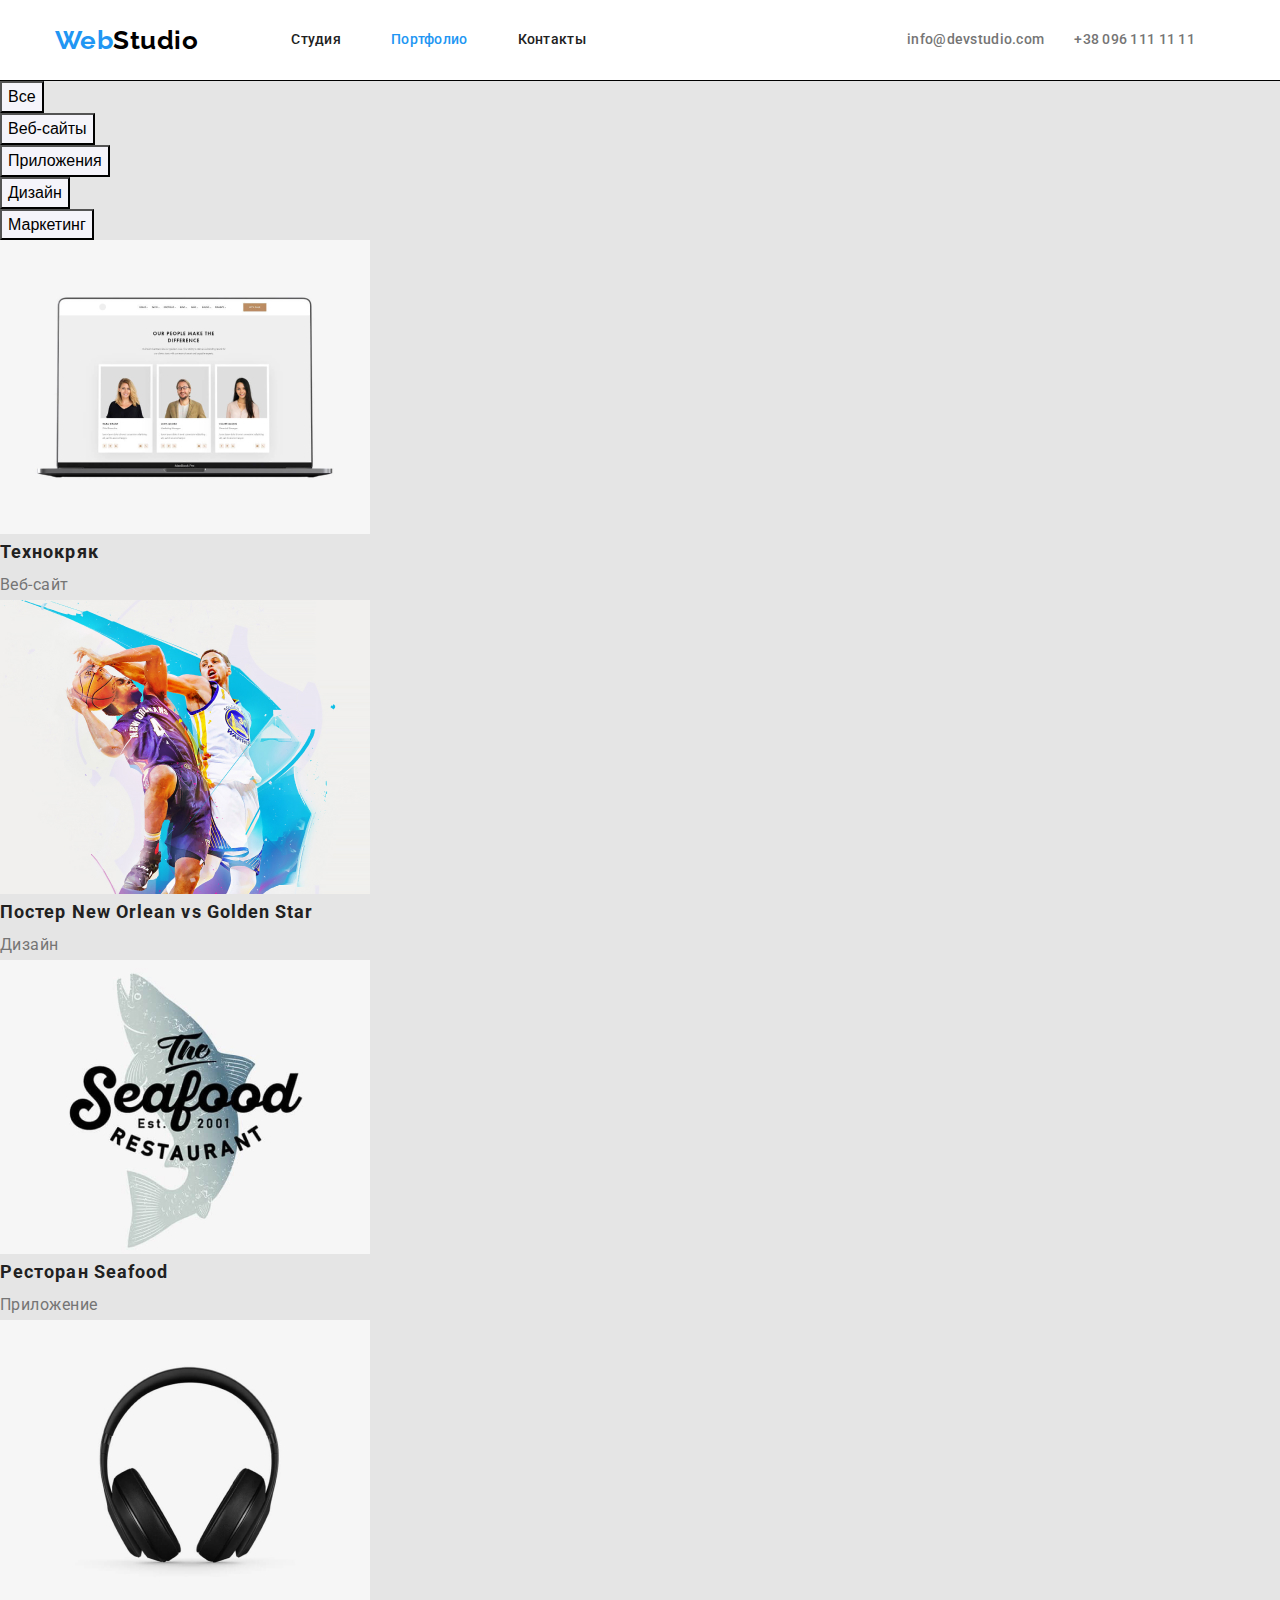
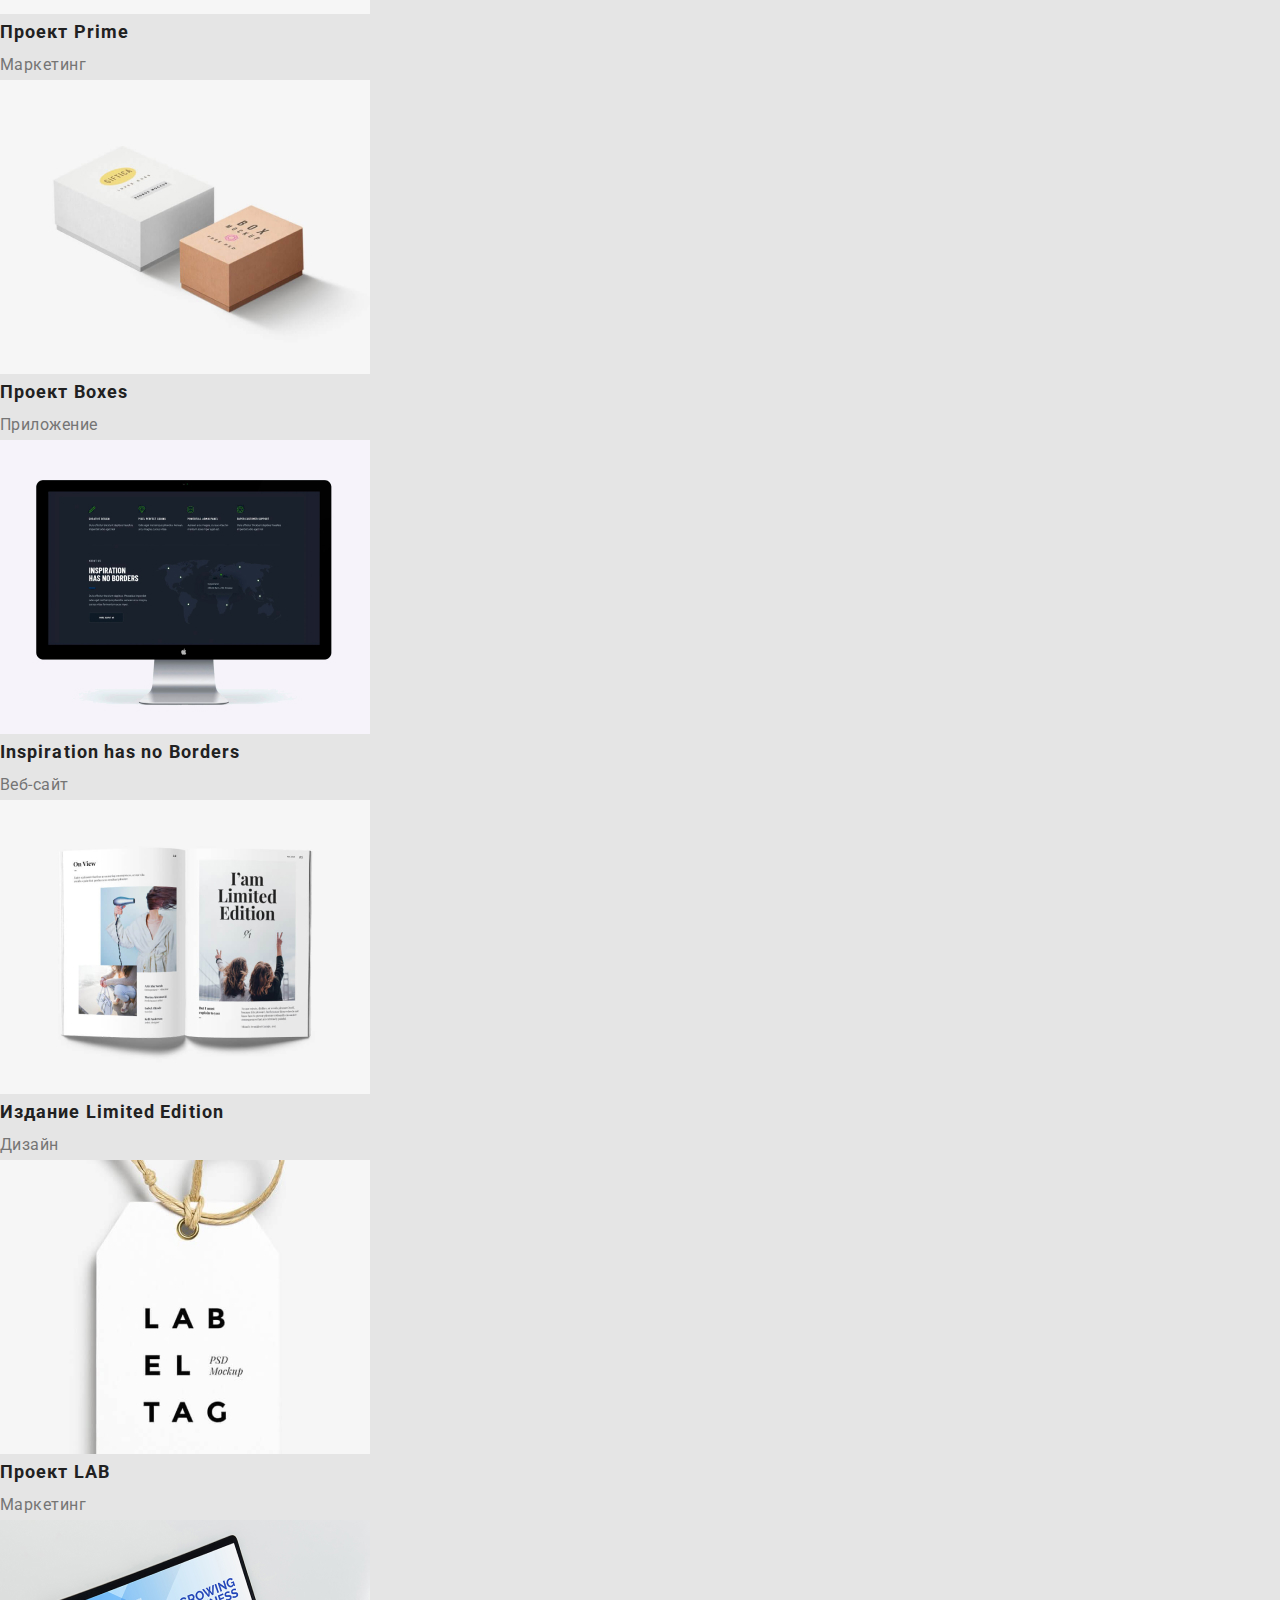
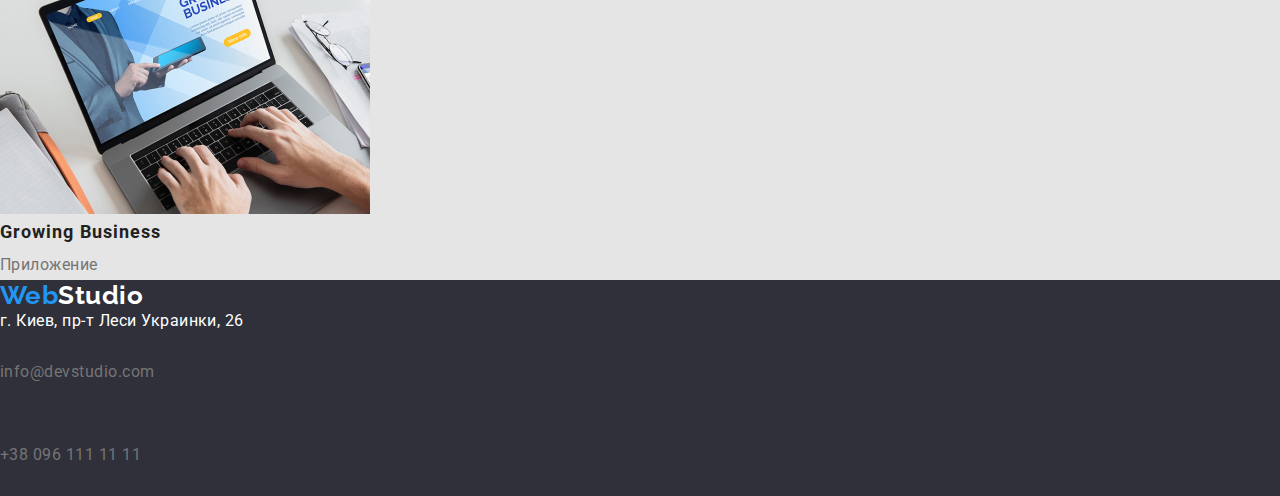
==== portfolio.html @ b1946777 "header" ====
<!DOCTYPE html>
<html lang="ru">
  <head>
    <meta charset="UTF-8" />
    <meta name="viewport" content="width=device-width, initial-scale=1.0" />
    <title>Портфолио</title>
    <link rel="preconnect" href="https://fonts.gstatic.com" />
    <link
      href="https://fonts.googleapis.com/css2?family=Raleway:wght@700&family=Roboto:wght@400;500;700;900&display=swap"
      rel="stylesheet"
    />
    <link rel="stylesheet" href="./css/styles.css" />
  </head>
  <body class="page">
    <!--- HEADER -->

    <header class="page-header">
      <div class="container header-container">
        <nav class="site-nav">
          <a class="logo" href="./index.html" lang="en"
            ><span class="logo-web">Web</span><span class="studio">Studio</span></a
          >
          <ul class="menu-list hover">
            <li class="menu-list-item">
              <a class="link" href="./index.html">Студия</a>
            </li>
            <li class="menu-list-item">
              <a class="link current" href="./portfolio.html">Портфолио</a>
            </li>
            <li class="menu-list-item"><a class="link" href="">Контакты</a></li>
          </ul>
        </nav>

        <address class="hover">
          <ul class="header-contacts">
            <li class="header-contact-item">
              <a class="header-contact-link" href="mailto:info@devstudio.com" lang="en">info@devstudio.com</a>
            </li>
            <li class="header-contact-item">
              <a class="header-contact-link" href="tel:+380961111111">+38 096 111 11 11</a>
            </li>
          </ul>
        </address>
      </div>
    </header>
    <!---  /HEADER -->
    <!--- (MAIN)   -->

    <main>
      <!--- SECTION 1.1 NAV -  -->

      <section class="section">
        <h1 class="hidden">Портфолио</h1>
        <ul class="filter">
          <li>
            <button type="button" class="filter-button">Все</button>
          </li>
          <li>
            <button type="button" class="filter-button">Веб-сайты</button>
          </li>
          <li>
            <button type="button" class="filter-button">Приложения</button>
          </li>
          <li>
            <button type="button" class="filter-button">Дизайн</button>
          </li>
          <li>
            <button type="button" class="filter-button">Маркетинг</button>
          </li>
        </ul>

        <!--- END SECTION 1.1 NAV   -->
        <!--- SECTION 1.2 PICS  -->

        <ul class="portfolio-section">
          <li>
            <img src="./images/img(01).jpg" alt="Технокряк" />
            <h4 class="title">Технокряк</h4>
            <p class="type">Веб-сайт</p>
          </li>
          <li>
            <img src="./images/img(02).jpg" alt="Постер New Orlean vs Golden Star" />
            <h4 class="title">Постер <span lang="en">New Orlean vs Golden Star</span></h4>
            <p class="type">Дизайн</p>
          </li>
          <li>
            <img src="./images/img(03).jpg" alt="Ресторан Seafood" />
            <h4 class="title">Ресторан <span lang="en">Seafood</span></h4>
            <p class="type">Приложение</p>
          </li>
          <li>
            <img src="./images/img(04).jpg" alt="Проект Prime" />
            <h4 class="title">Проект <span lang="en">Prime</span></h4>
            <p class="type">Маркетинг</p>
          </li>
          <li>
            <img src="./images/img(05).jpg" alt="Проект Boxes" />
            <h4 class="title">Проект <span lang="en">Boxes</span></h4>
            <p class="type">Приложение</p>
          </li>
          <li>
            <img src="./images/img(06).jpg" alt="Inspiration has no Borders" />
            <h4 class="title" lang="en">Inspiration has no Borders</h4>
            <p class="type">Веб-сайт</p>
          </li>
          <li>
            <img src="./images/img(07).jpg" alt="Издание Limited Edition" />
            <h4 class="title">Издание <span lang="en">Limited Edition</span></h4>
            <p class="type">Дизайн</p>
          </li>
          <li>
            <img src="./images/img(08).jpg" alt="Проект LAB" />
            <h4 class="title">Проект LAB</h4>
            <p class="type">Маркетинг</p>
          </li>
          <li>
            <img src="./images/img(09).jpg" alt="Growing Business" />
            <h4 class="title" lang="en">Growing Business</h4>
            <p class="type">Приложение</p>
          </li>
        </ul>
      </section>

      <!--- END SECTION 1.2 PICS   -->
    </main>

    <!-- (/MAIN) -- END    -->
    <!--  FOOTER   -->

    <footer class="footer">
      <nav>
        <a class="logo" href="./index.html" lang="en"><span class="logo-web">Web</span>Studio</a>
      </nav>

      <address class="address">г. Киев, пр-т Леси Украинки, 26</address>
      <address class="hover">
        <ul>
          <li>
            <a class="link" href="mailto:info@devstudio.com" lang="en">info@devstudio.com</a>
          </li>
          <li>
            <a class="link" href="tel:+380961111111">+38 096 111 11 11</a>
          </li>
        </ul>
      </address>
    </footer>

    <!--  END FOOTER   -->
  </body>
</html>
---- css/styles.css ----
/*
COLORS:
black: #212121
gray: #757575
white: #FFFFFF
blue: #2196F3
background-color: #F5F4FA

var(--primary-text-color);
*/

a {
  text-decoration: none;
}

h1,
h2,
h3,
h4,
h5,
h6,
p,
body {
  margin: 0;
}

ul,
ol {
  margin: 0;
  padding: 0;
  list-style: none;
}

*,
::after,
::before {
  box-sizing: border-box;
}




.container{
  width: 1200px;
  padding-left: 15px;
  padding-right: 15px;
  margin: 0 auto;
}

img {
  display: block;
}

:root {
  --brand-color: #2196f3;
  --primary-text-color: #212121;
  --secondary-text-color: #757575;
  --white-color: #ffffff;
  --footer-link-color: rgba(255, 255, 255, 0.6);
  --background-color: #e5e5e5;
  --secondary-backround-color: #f5f4fa;
  --footer-background-color: #2f303a;
}



/* ДОМИНАНТНЫЙ */

.page {
  color: var(--secondary-text-color);
  background-color: var(--background-color);
  font-family: 'Roboto', sans-serif;
  letter-spacing: 0.03em;
}

.section-title {
  color: var(--primary-text-color);
  font-weight: 700;
  font-size: 36px;
  line-height: 1.16;
  text-align: center;
  letter-spacing: 0.03em;
}






/*---------- HEADER ----------*/

.page-header {
  background-color: var(--white-color);
  border-bottom: 1px solid #000;
}

.header-container{
  display: flex;
  justify-content: space-between;
  align-items: center;
}

/* NAV */

.site-nav,
.hover{
  display: flex;
  align-items: center;
}

.site-nav .link {
  color: var(--primary-text-color);
  font-weight: 500;
  font-size: 14px;
  line-height: 1.14;
  letter-spacing: 0.02em;
}


/* LOGO */
.logo {
  color: #000000;
  font-family: Raleway, sans-serif;
  font-weight: 700;
  font-size: 26px;
  line-height: 1.19;
  display: inline-block;
  margin-right: 93px;
}

.logo-web {
  color: var(--brand-color);
}

/* MENU */

.menu-list{
  display: flex;
}

.menu-lisy-item .link{
  padding-top: 32px;
  padding-bottom: 32px;
  display: inline-block;
}
.menu-list-item:not(:last-child){
  margin-right: 50px;
}

.site-nav .link.current {
  color: var(--brand-color);
}



/* CONTACTS */

.header-contacts{
  display: flex;
}

.header-contact-item{
  margin-right: 30px;
}

.header-contact-item .header-contact-link,
.link{
  padding-top: 32px;
  padding-bottom: 32px;
  display: inline-block;
}

.header-contact-link{
  color: var(--secondary-text-color);
  font-style: normal;
  font-weight: 500;
  font-size: 14px;
  line-height: 1.14;
  letter-spacing: 0.02em;
  text-decoration: none;
}

.hover a:hover,
.hover a:focus {
  color: var(--brand-color);
}



/*   

            HERO *************************************************************************************************

*/

.hero {
  background-color: var(--footer-background-color);
}

.hero-title {
  color: var(--white-color);
  font-weight: 900;
  font-size: 44px;
  text-align: center;
  line-height: 1.36;
  letter-spacing: 0.06em;
  text-transform: uppercase;
}

.hero .button {
  color: var(--white-color);
  background-color: var(--brand-color);
  font-weight: 700;
  font-size: 16px;
  line-height: 1.87;
  display: flex;
  align-items: center;
  text-align: center;
  letter-spacing: 0.06em;
  border: none;
}

/*   

            SECTION 1 WITH HIDDEN H2  *********************************************************

*/

.hidden {
  display: none;
}

.features .title {
  color: var(--primary-text-color);
  font-weight: 700;
  font-size: 14px;
  line-height: 1.14;
  text-transform: uppercase;
}

.features .text {
  font-weight: 400;
  font-size: 14px;
  line-height: 1.71;
}
/*   

            SECTION 2 WHAT WE ARE DOING  *********************************************************

*/

/*   

             SECTION 3 OUR TEAM  *********************************************************
 
*/
.section.team {
  background-color: var(--secondary-backround-color);
}

.team .title {
  color: var(--primary-text-color);
  font-weight: 500;
  font-size: 16px;
  line-height: 1.18;
  text-align: center;
}

.team .profession {
  font-weight: 400;
  font-size: 16px;
  line-height: 1.18;
  text-align: center;
}

/*   

            FOOTER  *********************************************************

*/
.footer {
  background-color: var(--footer-background-color);
}
.footer .logo {
  color: var(--white-color);
}

.footer .address {
  color: var(--white-color);
  font-style: normal;
}

.footer .link {
  color: var(--fotter-link-color);
  font-style: normal;
}

/*   

            PORTFOLIO  *********************************************************

*/

.portfolio-section .title {
  color: var(--primary-text-color);

  font-weight: 700;
  font-size: 18px;
  line-height: 2;
  letter-spacing: 0.06em;
}

.portfolio-section .type {
  font-weight: 400;
  font-size: 16px;
  line-height: 1.87;
}

/* PORTFOLIO BUTTONS:HOVER :FOCUS */
.filter-button {
  background-color: var(--secondary-backround-color);
  font-weight: 500;
  font-size: 16px;
  line-height: 1.62;
  text-align: center;
  cursor: pointer;
}

.filter-button:hover,
.filter-button:focus {
  color: var(--white-color);
  background-color: var(--brand-color);
}


/* 3 домашка 

.container{
    width: 1200px;
    pl: 15px;
    pr: 15px;
    ml: auto;
    mr: auto;
}

.site-nav{
    display: flex;
    align-items: center;
}

a.site-nav {
    pt: 32px;
    pb: 32px;
    display: inline-block;
}

paddingi v sections

img display: block
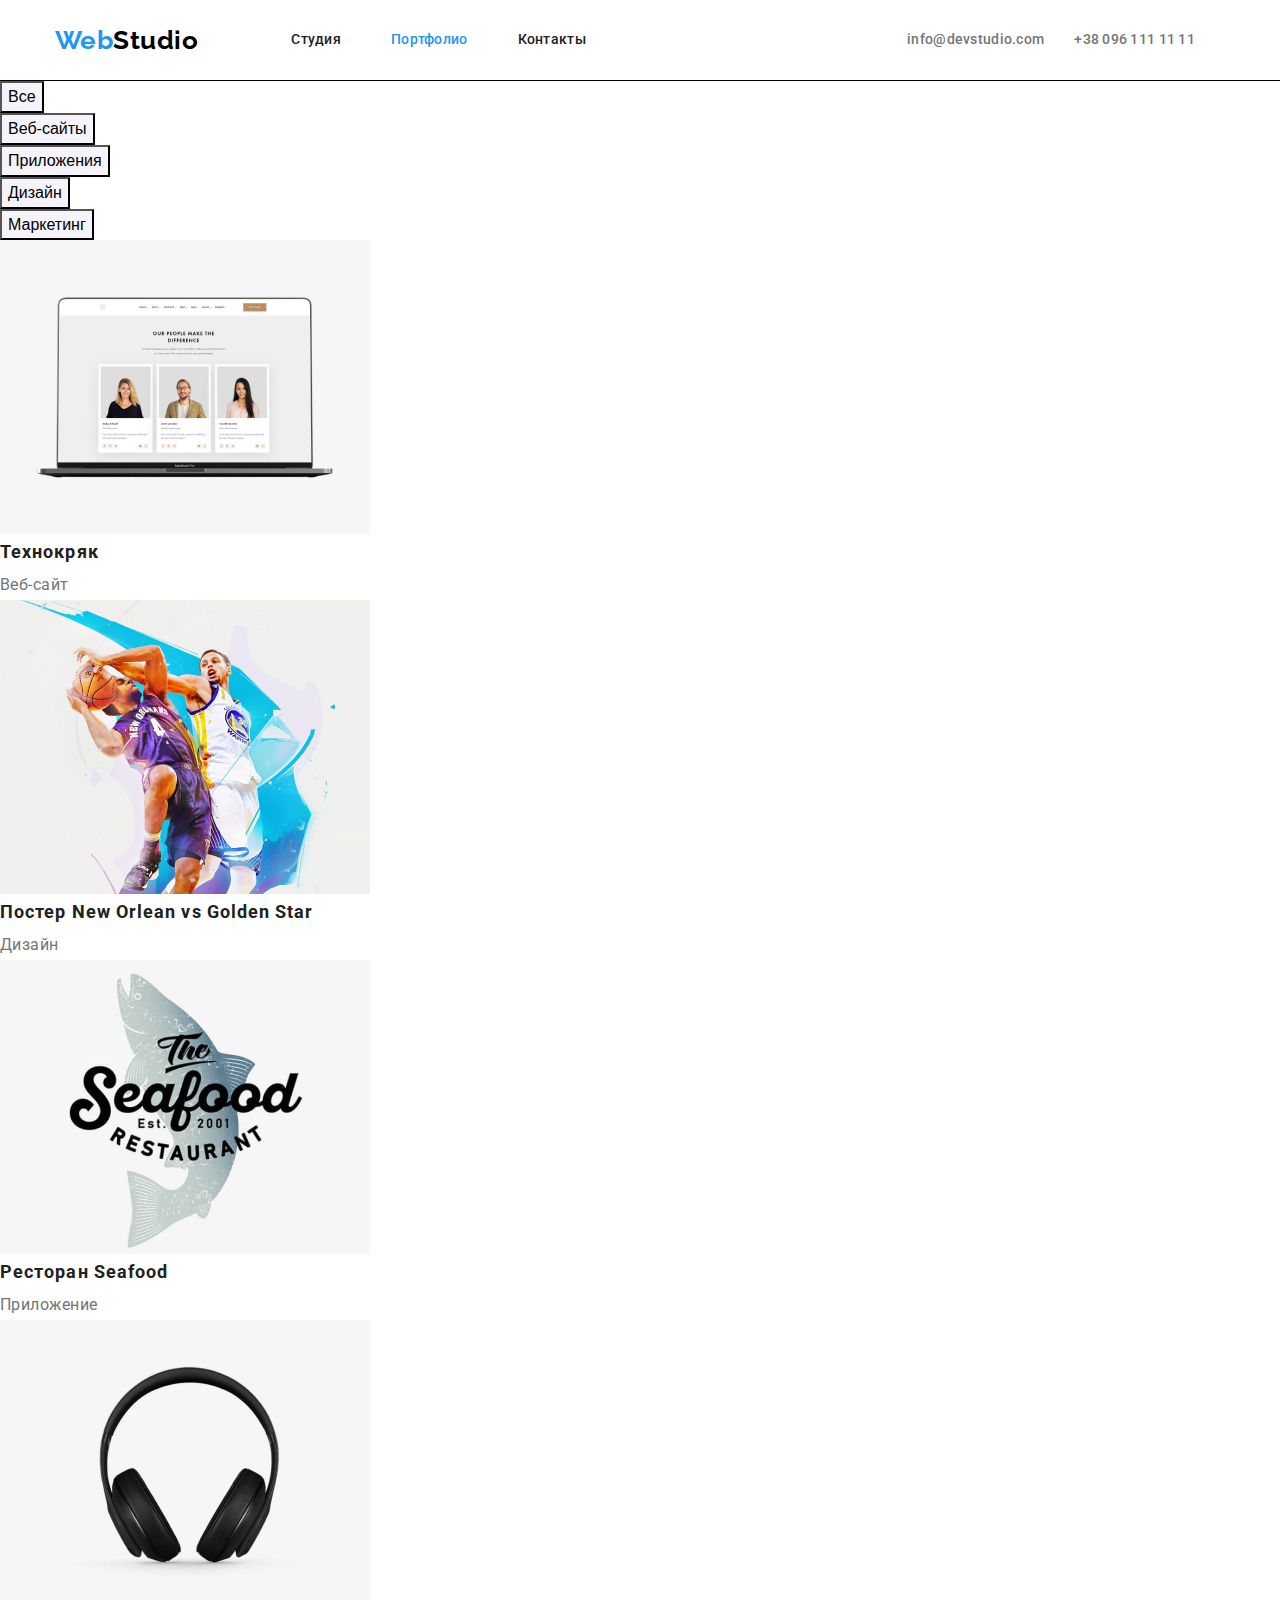
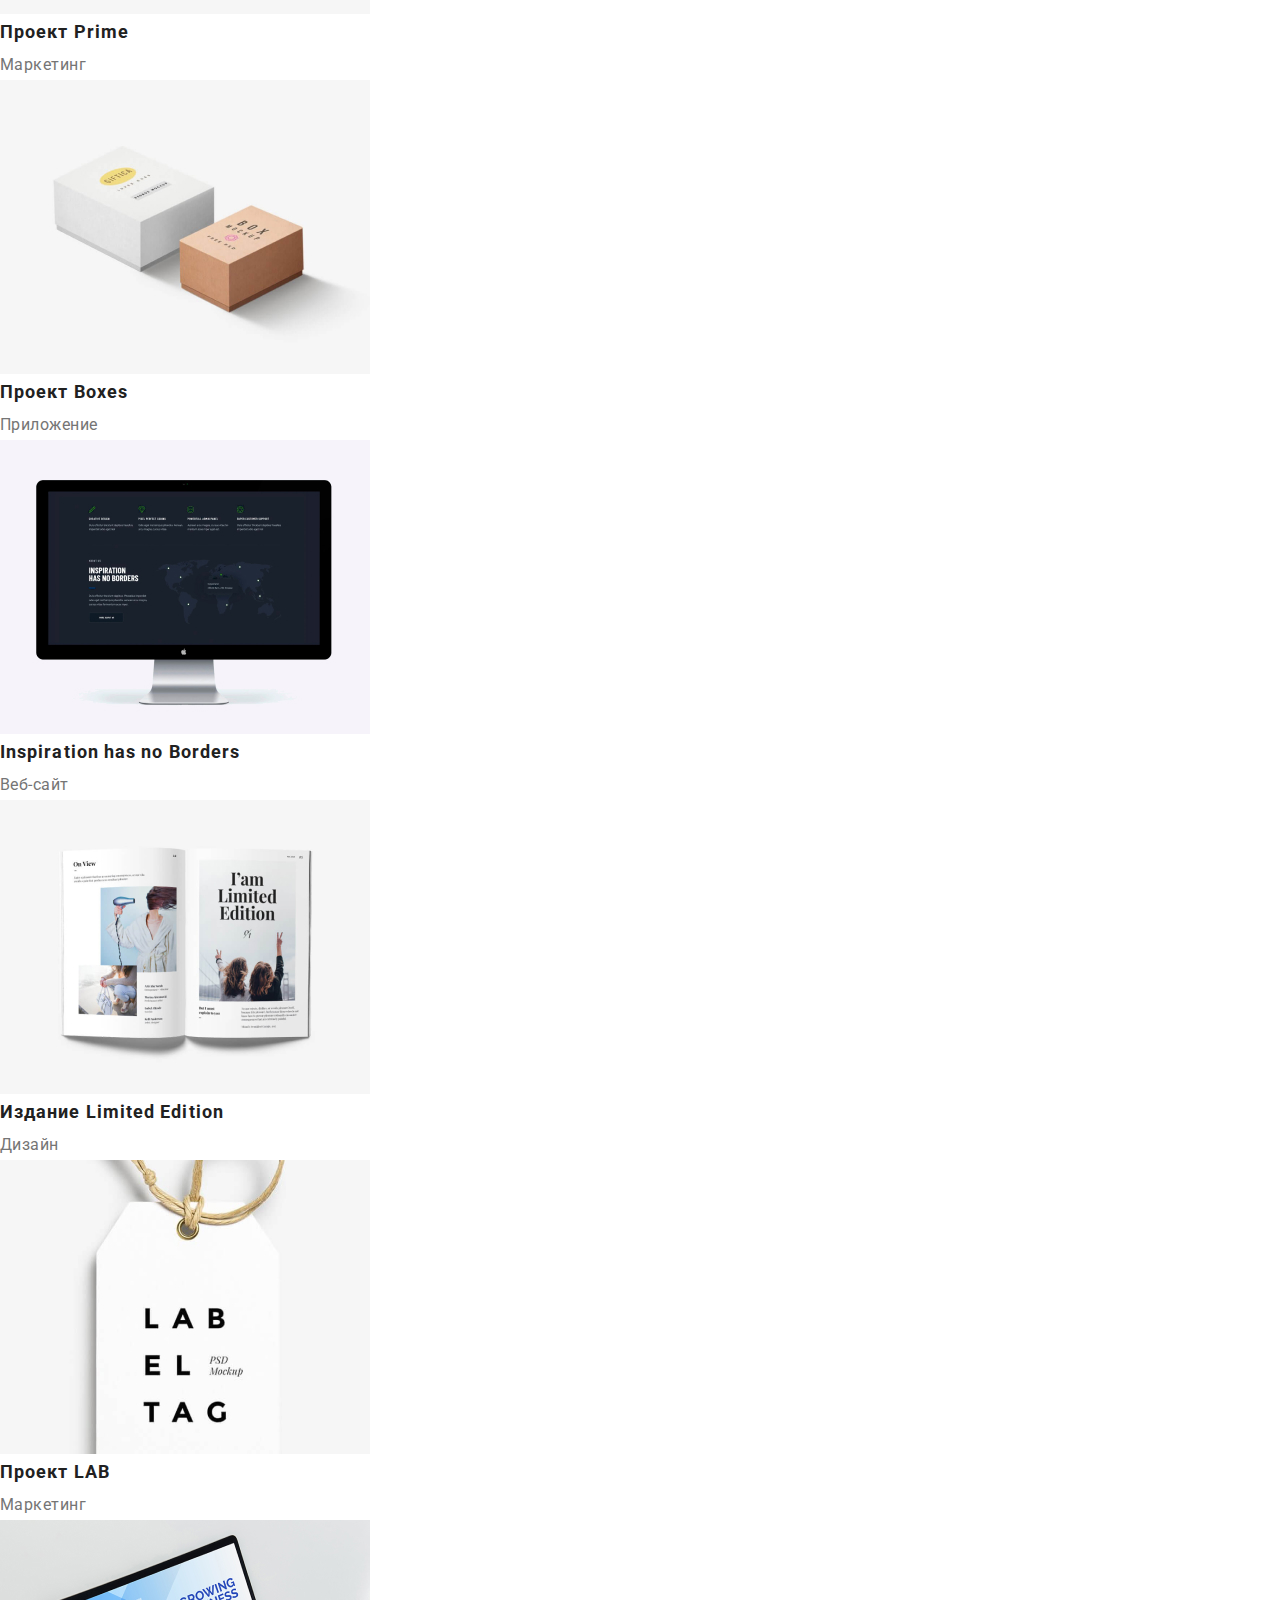
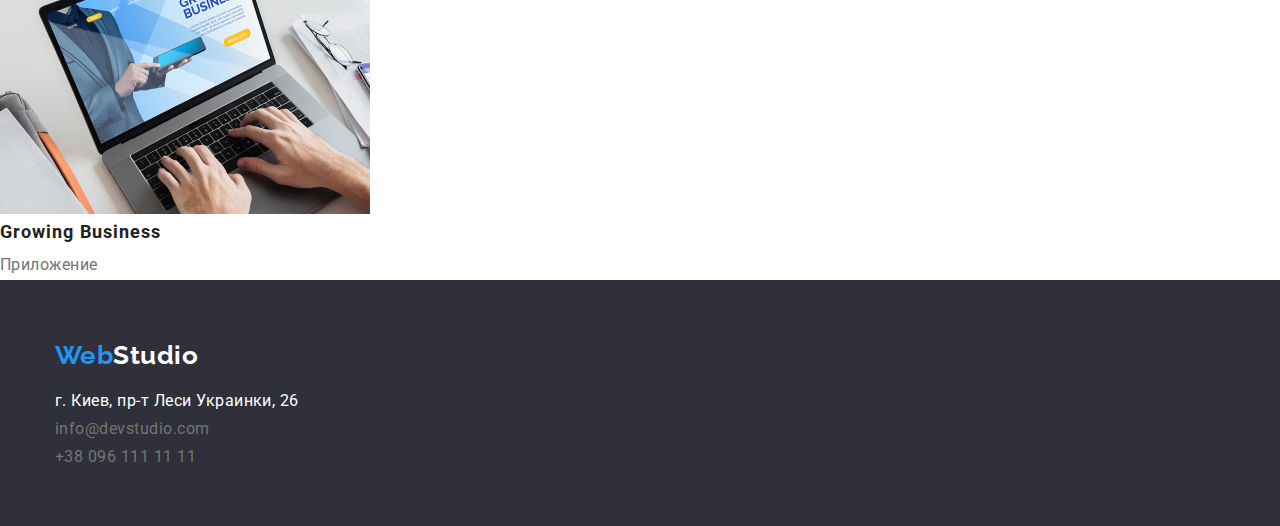
==== commit ab5c4066: "portfolio footer" ====
--- a/portfolio.html
+++ b/portfolio.html
@@ -128,23 +128,24 @@
     <!--  FOOTER   -->
 
     <footer class="footer">
-      <nav>
-        <a class="logo" href="./index.html" lang="en"><span class="logo-web">Web</span>Studio</a>
-      </nav>
+      <div class="container">
+        <nav>
+          <a class="logo" href="./index.html" lang="en"><span class="logo-web">Web</span>Studio</a>
+        </nav>
 
-      <address class="address">г. Киев, пр-т Леси Украинки, 26</address>
-      <address class="hover">
-        <ul>
-          <li>
-            <a class="link" href="mailto:info@devstudio.com" lang="en">info@devstudio.com</a>
-          </li>
-          <li>
-            <a class="link" href="tel:+380961111111">+38 096 111 11 11</a>
-          </li>
-        </ul>
-      </address>
+        <address class="address">г. Киев, пр-т Леси Украинки, 26</address>
+        <address class="hover">
+          <ul>
+            <li>
+              <a class="link" href="mailto:info@devstudio.com" lang="en">info@devstudio.com</a>
+            </li>
+            <li>
+              <a class="link" href="tel:+380961111111">+38 096 111 11 11</a>
+            </li>
+          </ul>
+        </address>
+      </div>
     </footer>
-
     <!--  END FOOTER   -->
   </body>
 </html>
--- a/css/styles.css
+++ b/css/styles.css
@@ -1,13 +1,21 @@
-/*
-COLORS:
-black: #212121
-gray: #757575
-white: #FFFFFF
-blue: #2196F3
-background-color: #F5F4FA
-
-var(--primary-text-color);
-*/
+:root {
+  --brand-color: #2196f3;
+  --primary-text-color: #212121;
+  --secondary-text-color: #757575;
+  --white-color: #ffffff;
+  --footer-link-color: rgba(255, 255, 255, 0.6);
+  --background-color: #e5e5e5;
+  --secondary-backround-color: #f5f4fa;
+  --footer-background-color: #2f303a;
+}
+
+
+*,
+::after,
+::before {
+  box-sizing: border-box;
+}
+
 
 a {
   text-decoration: none;
@@ -31,12 +39,10 @@
   list-style: none;
 }
 
-*,
-::after,
-::before {
-  box-sizing: border-box;
-}
-
+
+img {
+  display: block;
+}
 
 
 
@@ -47,20 +53,7 @@
   margin: 0 auto;
 }
 
-img {
-  display: block;
-}
-
-:root {
-  --brand-color: #2196f3;
-  --primary-text-color: #212121;
-  --secondary-text-color: #757575;
-  --white-color: #ffffff;
-  --footer-link-color: rgba(255, 255, 255, 0.6);
-  --background-color: #e5e5e5;
-  --secondary-backround-color: #f5f4fa;
-  --footer-background-color: #2f303a;
-}
+
 
 
 
@@ -68,7 +61,6 @@
 
 .page {
   color: var(--secondary-text-color);
-  background-color: var(--background-color);
   font-family: 'Roboto', sans-serif;
   letter-spacing: 0.03em;
 }
@@ -87,7 +79,7 @@
 
 
 
-/*---------- HEADER ----------*/
+/*------------------- HEADER -------------------*/
 
 .page-header {
   background-color: var(--white-color);
@@ -138,11 +130,13 @@
   display: flex;
 }
 
-.menu-lisy-item .link{
+.header-contact-item .header-contact-link,
+.site-nav .link{
   padding-top: 32px;
   padding-bottom: 32px;
   display: inline-block;
 }
+
 .menu-list-item:not(:last-child){
   margin-right: 50px;
 }
@@ -163,12 +157,7 @@
   margin-right: 30px;
 }
 
-.header-contact-item .header-contact-link,
-.link{
-  padding-top: 32px;
-  padding-bottom: 32px;
-  display: inline-block;
-}
+
 
 .header-contact-link{
   color: var(--secondary-text-color);
@@ -187,13 +176,18 @@
 
 
 
-/*   
-
-            HERO *************************************************************************************************
-
-*/
+
+
+/*------------------- HERO -------------------*/
+
+
 
 .hero {
+  height: 600px;
+  display: flex;
+  text-align: center;
+  padding-top: 200px;
+  padding-bottom: 200px;
   background-color: var(--footer-background-color);
 }
 
@@ -201,36 +195,57 @@
   color: var(--white-color);
   font-weight: 900;
   font-size: 44px;
-  text-align: center;
+  margin: 0 auto 30px;
   line-height: 1.36;
   letter-spacing: 0.06em;
   text-transform: uppercase;
-}
-
-.hero .button {
+  width: 696px;
+}
+
+.hero-button {
   color: var(--white-color);
   background-color: var(--brand-color);
   font-weight: 700;
   font-size: 16px;
   line-height: 1.87;
-  display: flex;
-  align-items: center;
-  text-align: center;
+  display: inline-block;
+  padding: 10px 32px;
   letter-spacing: 0.06em;
   border: none;
-}
-
-/*   
-
-            SECTION 1 WITH HIDDEN H2  *********************************************************
-
-*/
+  border-radius: 4px;
+  cursor: pointer;
+}
+
+.hero-button:hover{
+  box-shadow: 0px 4px 4px rgba(0, 0, 0, 0.15);
+}
+
+
+/*------------------- SECTION FEATURES (WITH HIDDEN H2) -------------------*/
 
 .hidden {
   display: none;
 }
 
-.features .title {
+
+.features{
+  padding-top: 94px;
+  padding-bottom: 94px;
+}
+
+.features-list{
+  display: flex;
+  justify-content: space-between;
+}
+
+.features-list-item {
+  width: 270px;
+}
+.features-list-item:last-child{
+  margin-right: 0;
+}
+
+.features-list-item .title {
   color: var(--primary-text-color);
   font-weight: 700;
   font-size: 14px;
@@ -238,51 +253,94 @@
   text-transform: uppercase;
 }
 
-.features .text {
+.features-list-item .text {
   font-weight: 400;
   font-size: 14px;
   line-height: 1.71;
-}
-/*   
-
-            SECTION 2 WHAT WE ARE DOING  *********************************************************
-
-*/
-
-/*   
-
-             SECTION 3 OUR TEAM  *********************************************************
- 
-*/
+  margin-top: 10px
+}
+
+
+
+/*------------------- SECTION  WHAT WE DO -------------------*/
+
+
+.what-we-do-title{
+  margin-bottom: 50px;
+}
+
+
+.what-we-do-list{
+  display: flex;
+}
+
+
+.what-we-do-item:not(:last-child){
+  margin-right: 30px;
+}
+
+
+
+/*------------------- SECTION OUR TEAM-------------------*/
+
 .section.team {
   background-color: var(--secondary-backround-color);
-}
-
-.team .title {
+  padding-bottom: 94px;
+  padding-top: 94px;
+}
+
+
+
+.team-title{
+  margin-bottom: 50px;
+}
+
+.team-list{
+  display: flex;
+}
+
+
+.team-list-item{
+  background: #FFFFFF;
+  box-shadow: 0px 1px 3px rgba(0, 0, 0, 0.12), 0px 1px 1px rgba(0, 0, 0, 0.14), 0px 2px 1px rgba(0, 0, 0, 0.2);
+  border-radius: 0px 0px 4px 4px;
+}
+
+.team-list-item:not(:last-child){
+  margin-right: 30px;
+}
+
+
+.team-list .title {
   color: var(--primary-text-color);
   font-weight: 500;
   font-size: 16px;
   line-height: 1.18;
   text-align: center;
-}
-
-.team .profession {
+  margin-top: 30px;
+  margin-bottom: 10px;
+
+}
+
+.team-list .profession {
   font-weight: 400;
   font-size: 16px;
   line-height: 1.18;
   text-align: center;
-}
-
-/*   
-
-            FOOTER  *********************************************************
-
-*/
+  margin-bottom: 30px;
+}
+
+
+/*------------------- FOOTER -------------------*/
+
 .footer {
   background-color: var(--footer-background-color);
+  padding-bottom: 60px;
 }
 .footer .logo {
   color: var(--white-color);
+   margin-top: 60px;
+  margin-bottom: 20px;
 }
 
 .footer .address {
@@ -291,15 +349,15 @@
 }
 
 .footer .link {
+  display: inline-block;
   color: var(--fotter-link-color);
   font-style: normal;
-}
-
-/*   
-
-            PORTFOLIO  *********************************************************
-
-*/
+  margin-top: 9px;
+}
+
+
+
+/*------------------- PORTFOLIO -------------------*/
 
 .portfolio-section .title {
   color: var(--primary-text-color);
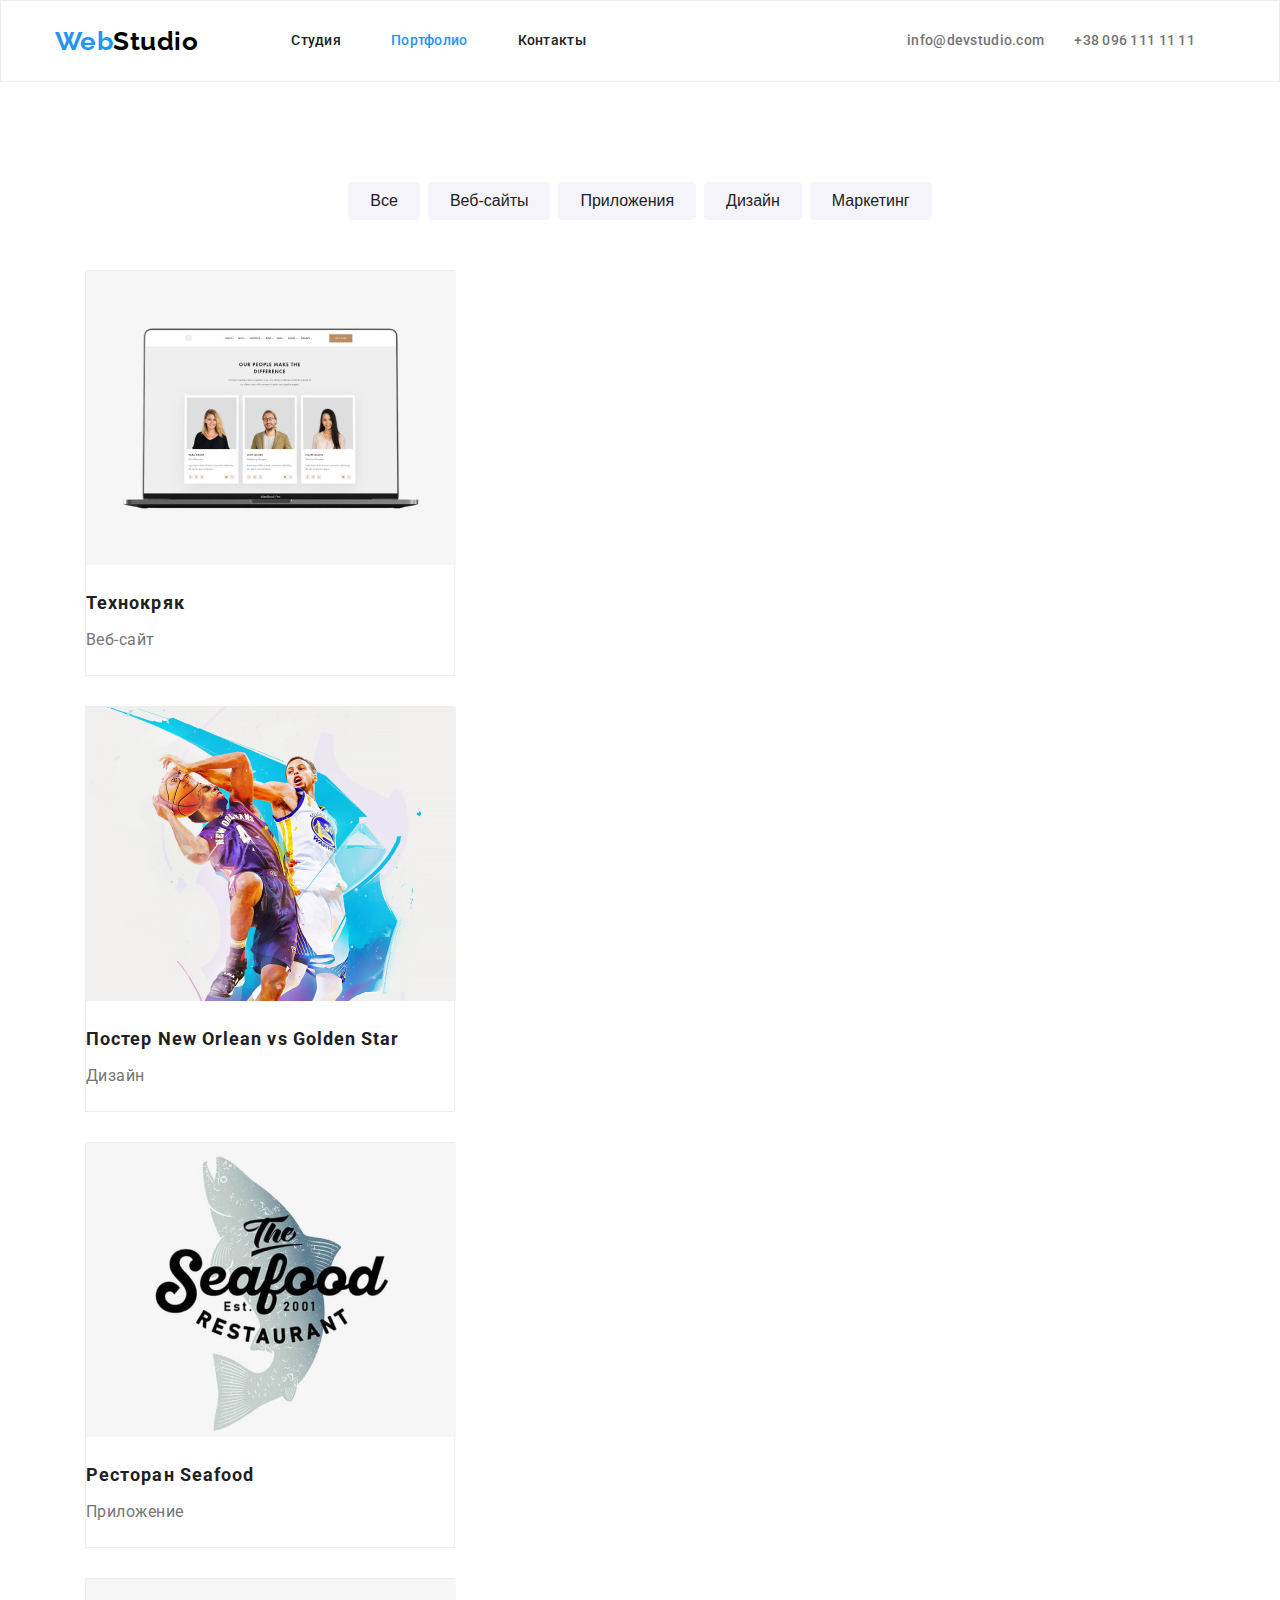
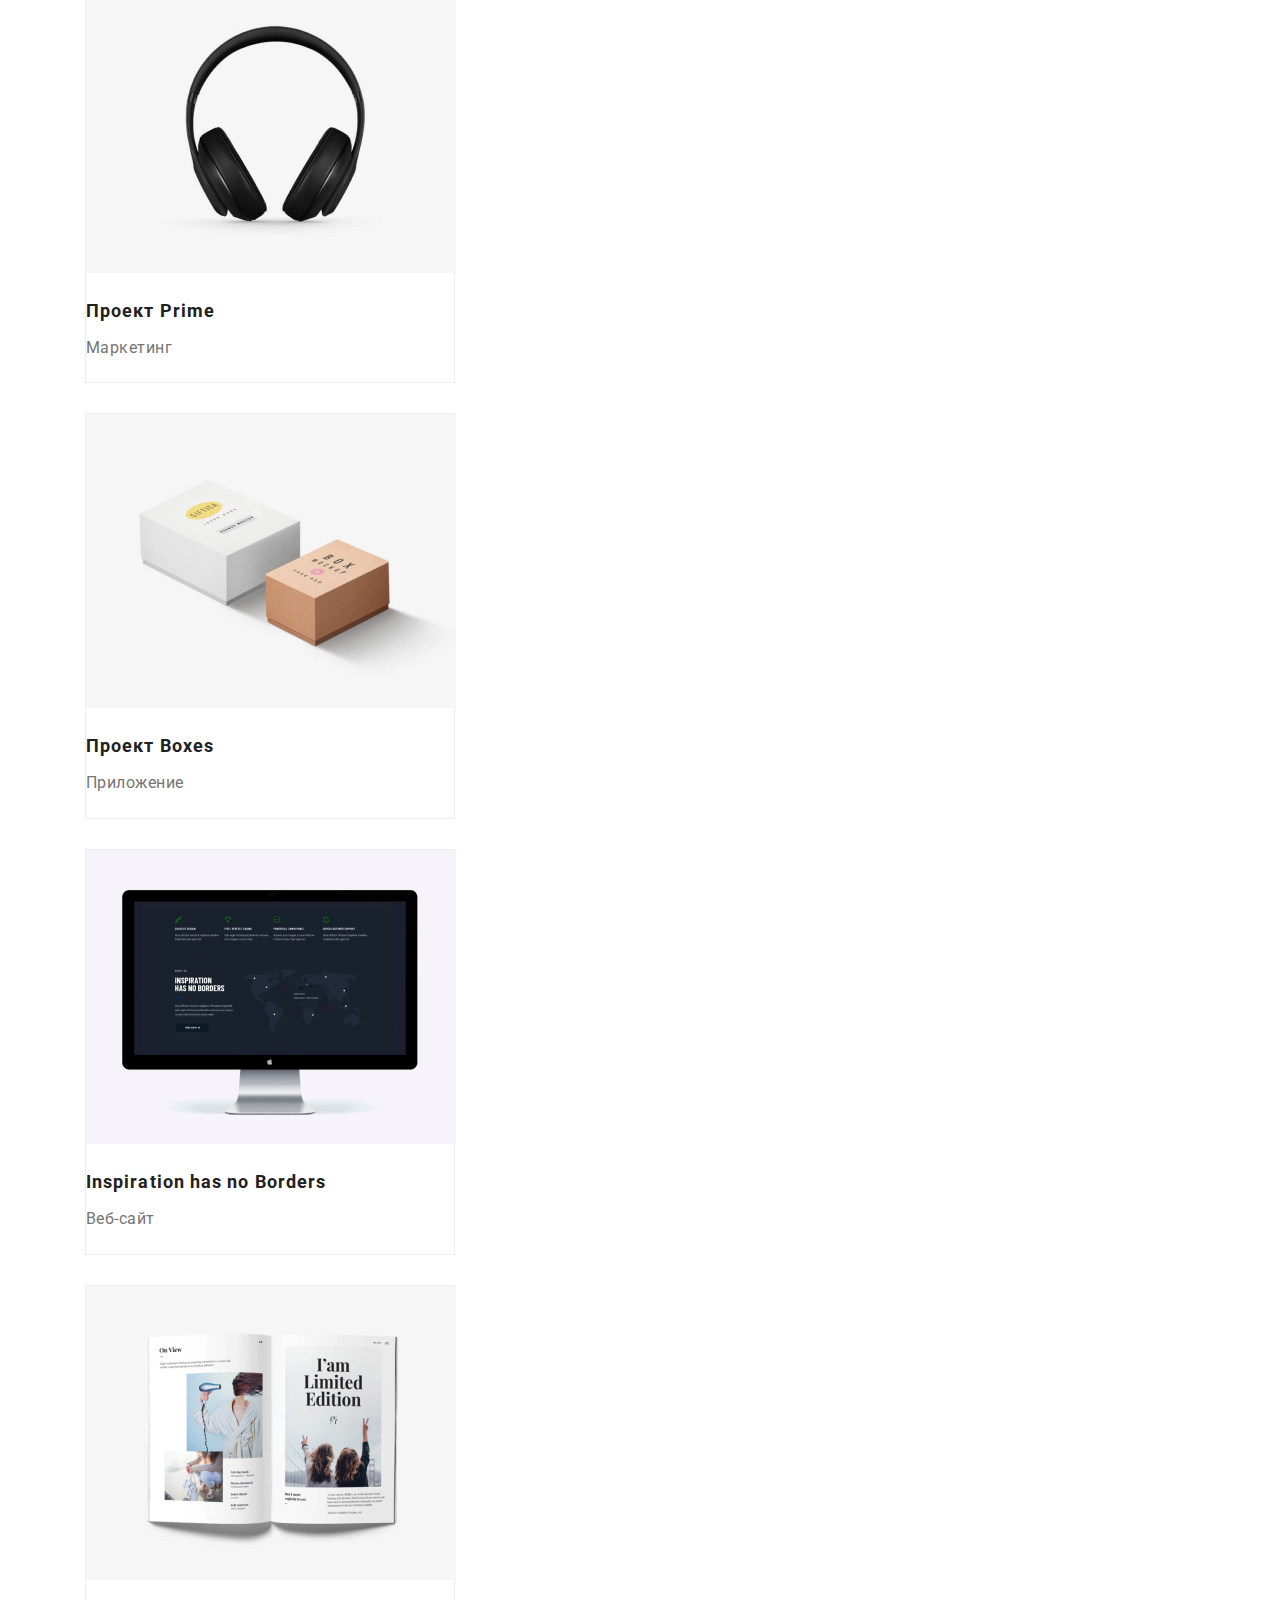
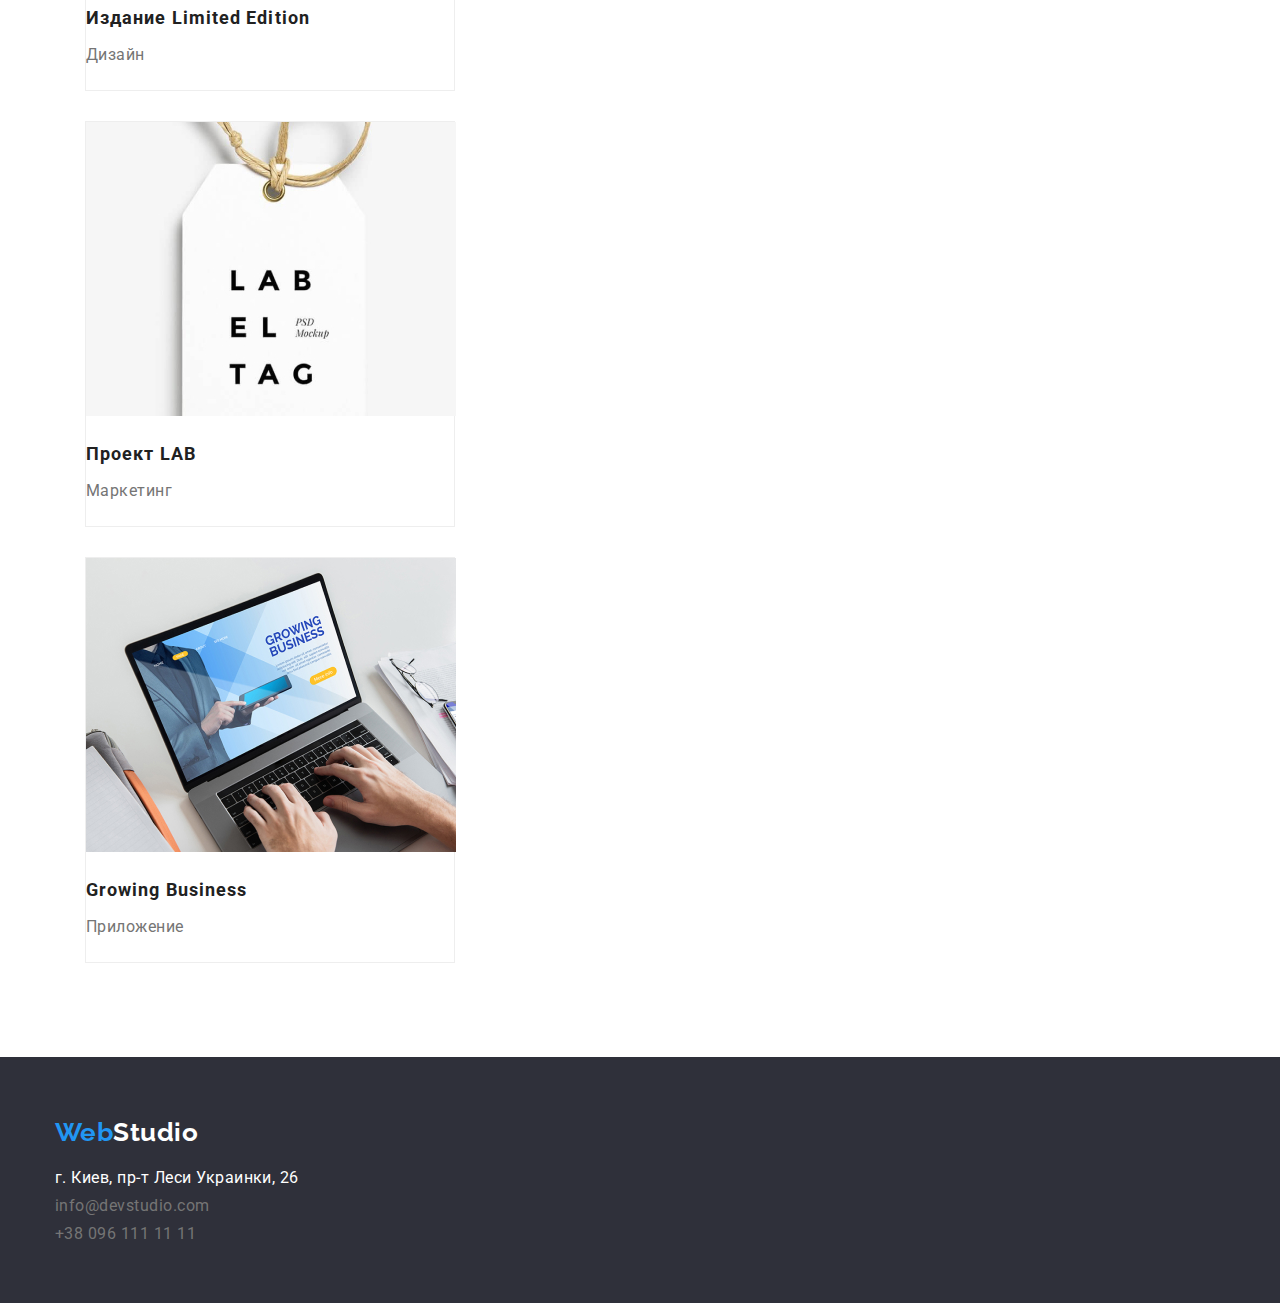
==== commit 5fd88db9: "portfolio-section" ====
--- a/portfolio.html
+++ b/portfolio.html
@@ -49,76 +49,79 @@
     <main>
       <!--- SECTION 1.1 NAV -  -->
 
-      <section class="section">
-        <h1 class="hidden">Портфолио</h1>
-        <ul class="filter">
-          <li>
-            <button type="button" class="filter-button">Все</button>
-          </li>
-          <li>
-            <button type="button" class="filter-button">Веб-сайты</button>
-          </li>
-          <li>
-            <button type="button" class="filter-button">Приложения</button>
-          </li>
-          <li>
-            <button type="button" class="filter-button">Дизайн</button>
-          </li>
-          <li>
-            <button type="button" class="filter-button">Маркетинг</button>
-          </li>
-        </ul>
+      <section class="portfolio section">
+        <div class="container">
+          <h1 class="hidden">Портфолио</h1>
+          <ul class="filter-list">
+            <li class="filter-list-item">
+              <button type="button" class="filter-button">Все</button>
+            </li>
+            <li class="filter-list-item">
+              <button type="button" class="filter-button">Веб-сайты</button>
+            </li>
+            <li class="filter-list-item">
+              <button type="button" class="filter-button">Приложения</button>
+            </li>
+            <li class="filter-list-item">
+              <button type="button" class="filter-button">Дизайн</button>
+            </li>
+            <li class="filter-list-item">
+              <button type="button" class="filter-button">Маркетинг</button>
+            </li>
+          </ul>
+        </div>
 
         <!--- END SECTION 1.1 NAV   -->
         <!--- SECTION 1.2 PICS  -->
-
-        <ul class="portfolio-section">
-          <li>
-            <img src="./images/img(01).jpg" alt="Технокряк" />
-            <h4 class="title">Технокряк</h4>
-            <p class="type">Веб-сайт</p>
-          </li>
-          <li>
-            <img src="./images/img(02).jpg" alt="Постер New Orlean vs Golden Star" />
-            <h4 class="title">Постер <span lang="en">New Orlean vs Golden Star</span></h4>
-            <p class="type">Дизайн</p>
-          </li>
-          <li>
-            <img src="./images/img(03).jpg" alt="Ресторан Seafood" />
-            <h4 class="title">Ресторан <span lang="en">Seafood</span></h4>
-            <p class="type">Приложение</p>
-          </li>
-          <li>
-            <img src="./images/img(04).jpg" alt="Проект Prime" />
-            <h4 class="title">Проект <span lang="en">Prime</span></h4>
-            <p class="type">Маркетинг</p>
-          </li>
-          <li>
-            <img src="./images/img(05).jpg" alt="Проект Boxes" />
-            <h4 class="title">Проект <span lang="en">Boxes</span></h4>
-            <p class="type">Приложение</p>
-          </li>
-          <li>
-            <img src="./images/img(06).jpg" alt="Inspiration has no Borders" />
-            <h4 class="title" lang="en">Inspiration has no Borders</h4>
-            <p class="type">Веб-сайт</p>
-          </li>
-          <li>
-            <img src="./images/img(07).jpg" alt="Издание Limited Edition" />
-            <h4 class="title">Издание <span lang="en">Limited Edition</span></h4>
-            <p class="type">Дизайн</p>
-          </li>
-          <li>
-            <img src="./images/img(08).jpg" alt="Проект LAB" />
-            <h4 class="title">Проект LAB</h4>
-            <p class="type">Маркетинг</p>
-          </li>
-          <li>
-            <img src="./images/img(09).jpg" alt="Growing Business" />
-            <h4 class="title" lang="en">Growing Business</h4>
-            <p class="type">Приложение</p>
-          </li>
-        </ul>
+        <div class="container">
+          <ul class="portfolio-section-list">
+            <li class="portfolio-section-item">
+              <img src="./images/img(01).jpg" alt="Технокряк" />
+              <h4 class="title">Технокряк</h4>
+              <p class="type">Веб-сайт</p>
+            </li>
+            <li class="portfolio-section-item">
+              <img src="./images/img(02).jpg" alt="Постер New Orlean vs Golden Star" />
+              <h4 class="title">Постер <span lang="en">New Orlean vs Golden Star</span></h4>
+              <p class="type">Дизайн</p>
+            </li>
+            <li class="portfolio-section-item">
+              <img src="./images/img(03).jpg" alt="Ресторан Seafood" />
+              <h4 class="title">Ресторан <span lang="en">Seafood</span></h4>
+              <p class="type">Приложение</p>
+            </li>
+            <li class="portfolio-section-item">
+              <img src="./images/img(04).jpg" alt="Проект Prime" />
+              <h4 class="title">Проект <span lang="en">Prime</span></h4>
+              <p class="type">Маркетинг</p>
+            </li>
+            <li class="portfolio-section-item">
+              <img src="./images/img(05).jpg" alt="Проект Boxes" />
+              <h4 class="title">Проект <span lang="en">Boxes</span></h4>
+              <p class="type">Приложение</p>
+            </li>
+            <li class="portfolio-section-item">
+              <img src="./images/img(06).jpg" alt="Inspiration has no Borders" />
+              <h4 class="title" lang="en">Inspiration has no Borders</h4>
+              <p class="type">Веб-сайт</p>
+            </li>
+            <li class="portfolio-section-item">
+              <img src="./images/img(07).jpg" alt="Издание Limited Edition" />
+              <h4 class="title">Издание <span lang="en">Limited Edition</span></h4>
+              <p class="type">Дизайн</p>
+            </li>
+            <li class="portfolio-section-item">
+              <img src="./images/img(08).jpg" alt="Проект LAB" />
+              <h4 class="title">Проект LAB</h4>
+              <p class="type">Маркетинг</p>
+            </li>
+            <li class="portfolio-section-item">
+              <img src="./images/img(09).jpg" alt="Growing Business" />
+              <h4 class="title" lang="en">Growing Business</h4>
+              <p class="type">Приложение</p>
+            </li>
+          </ul>
+        </div>
       </section>
 
       <!--- END SECTION 1.2 PICS   -->
--- a/css/styles.css
+++ b/css/styles.css
@@ -83,7 +83,7 @@
 
 .page-header {
   background-color: var(--white-color);
-  border-bottom: 1px solid #000;
+  border: 1px solid #ECECEC;
 }
 
 .header-container{
@@ -335,11 +335,11 @@
 
 .footer {
   background-color: var(--footer-background-color);
+  padding-top: 60px;
   padding-bottom: 60px;
 }
 .footer .logo {
   color: var(--white-color);
-   margin-top: 60px;
   margin-bottom: 20px;
 }
 
@@ -359,36 +359,86 @@
 
 /*------------------- PORTFOLIO -------------------*/
 
-.portfolio-section .title {
-  color: var(--primary-text-color);
-
+
+.portfolio{
+  padding-top: 100px;
+  padding-bottom: 94px;
+}
+
+
+/* FILTER  */
+.filter-list{
+  margin-bottom: 50px;
+  display: flex;
+  justify-content: center;
+}
+
+.filter-list-item:not(:last-child){
+  margin-right: 8px;
+}
+
+
+.filter-button {
+  background-color: var(--secondary-backround-color);
+  color: var(--primary-text-color);
+  font-weight: 500;
+  font-size: 16px;
+  line-height: 1.62;
+  text-align: center;
+  padding: 6px 22px;
+  cursor: pointer;
+  border-radius: 4px;
+  border: none;
+}
+
+.filter-button:hover,
+.filter-button:focus {
+  color: var(--white-color);
+  background-color: var(--brand-color);
+  box-shadow: 0px 3px 1px rgba(0, 0, 0, 0.1),
+  0px 1px 2px rgba(0, 0, 0, 0.08),
+  0px 2px 2px rgba(0, 0, 0, 0.12);
+}
+
+/* .filter-list button:hover{
+    border-color: transparent;
+    outline: none;
+} */
+
+
+/* WORKS */
+
+
+.portfolio-section-item{
+  background: #FFFFFF;
+  border: 1px solid #EEEEEE;
+  box-sizing: border-box;
+  width: 370px;
+  margin-left: 30px;
+  margin-top: 30px;
+}
+
+.portfolio-section-list .title {
+  color: var(--primary-text-color);
   font-weight: 700;
   font-size: 18px;
   line-height: 2;
   letter-spacing: 0.06em;
-}
-
-.portfolio-section .type {
+  margin-top: 20px;
+  margin-bottom: 4px;
+
+}
+
+.portfolio-section-list .type {
   font-weight: 400;
   font-size: 16px;
   line-height: 1.87;
-}
-
-/* PORTFOLIO BUTTONS:HOVER :FOCUS */
-.filter-button {
-  background-color: var(--secondary-backround-color);
-  font-weight: 500;
-  font-size: 16px;
-  line-height: 1.62;
-  text-align: center;
-  cursor: pointer;
-}
-
-.filter-button:hover,
-.filter-button:focus {
-  color: var(--white-color);
-  background-color: var(--brand-color);
-}
+  margin-bottom: 20px;  
+}
+
+
+
+
 
 
 /* 3 домашка 
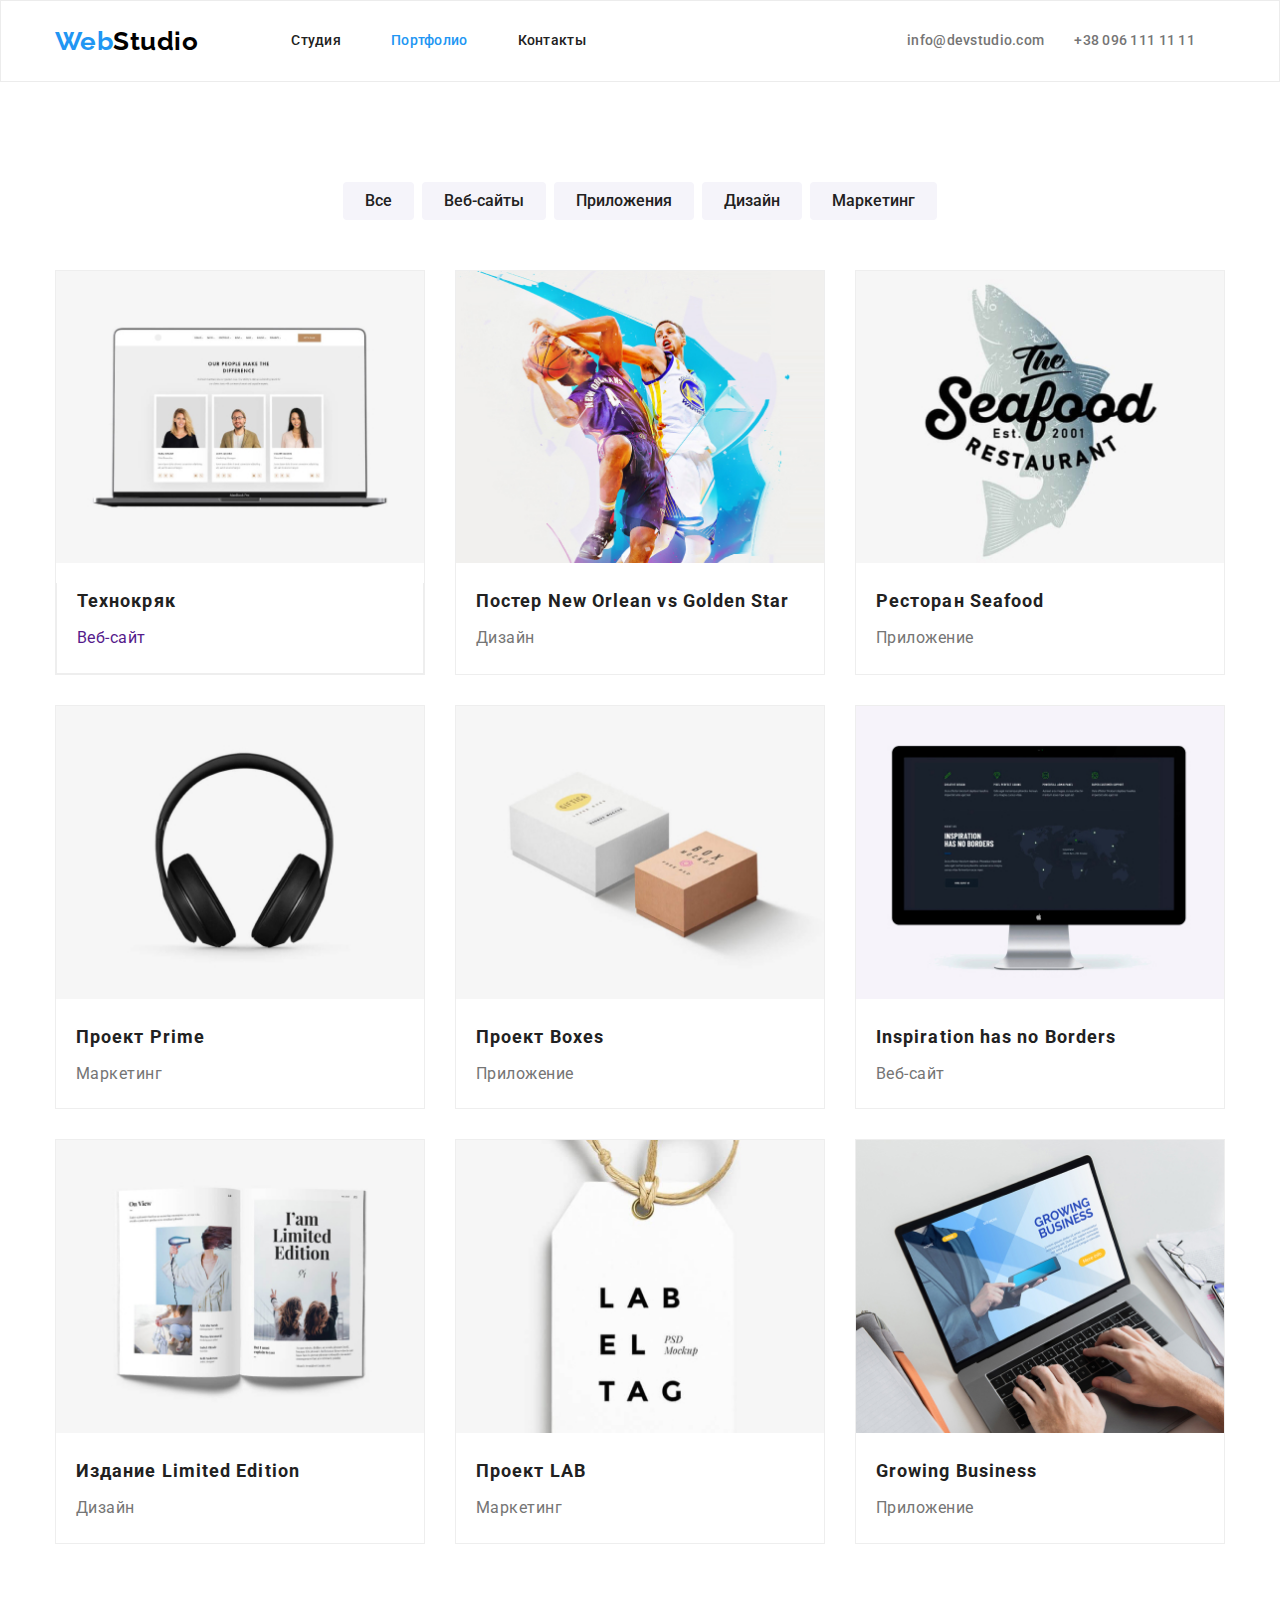
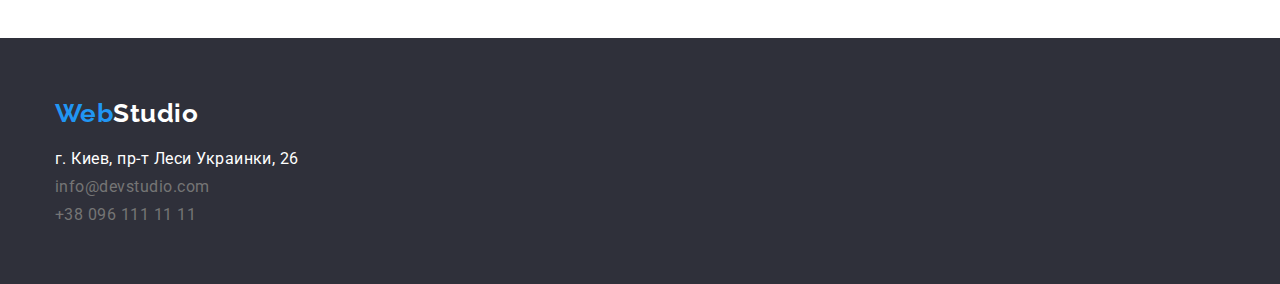
==== commit 78bda5b8: "/" ====
--- a/portfolio.html
+++ b/portfolio.html
@@ -76,49 +76,69 @@
         <div class="container">
           <ul class="portfolio-section-list">
             <li class="portfolio-section-item">
-              <img src="./images/img(01).jpg" alt="Технокряк" />
-              <h4 class="title">Технокряк</h4>
-              <p class="type">Веб-сайт</p>
+              <a href="" class="portfolio-section-link"
+                ><img src="./images/img(01).jpg" alt="Технокряк" />
+                <div class="portfolio-div">
+                  <h4 class="title">Технокряк</h4>
+                  <p class="type">Веб-сайт</p>
+                </div></a
+              >
             </li>
             <li class="portfolio-section-item">
               <img src="./images/img(02).jpg" alt="Постер New Orlean vs Golden Star" />
-              <h4 class="title">Постер <span lang="en">New Orlean vs Golden Star</span></h4>
-              <p class="type">Дизайн</p>
+              <div class="">
+                <h4 class="title">Постер <span lang="en">New Orlean vs Golden Star</span></h4>
+                <p class="type">Дизайн</p>
+              </div>
             </li>
             <li class="portfolio-section-item">
               <img src="./images/img(03).jpg" alt="Ресторан Seafood" />
-              <h4 class="title">Ресторан <span lang="en">Seafood</span></h4>
-              <p class="type">Приложение</p>
+              <div class="">
+                <h4 class="title">Ресторан <span lang="en">Seafood</span></h4>
+                <p class="type">Приложение</p>
+              </div>
             </li>
             <li class="portfolio-section-item">
               <img src="./images/img(04).jpg" alt="Проект Prime" />
-              <h4 class="title">Проект <span lang="en">Prime</span></h4>
-              <p class="type">Маркетинг</p>
+              <div class="">
+                <h4 class="title">Проект <span lang="en">Prime</span></h4>
+                <p class="type">Маркетинг</p>
+              </div>
             </li>
             <li class="portfolio-section-item">
               <img src="./images/img(05).jpg" alt="Проект Boxes" />
-              <h4 class="title">Проект <span lang="en">Boxes</span></h4>
-              <p class="type">Приложение</p>
+              <div class="">
+                <h4 class="title">Проект <span lang="en">Boxes</span></h4>
+                <p class="type">Приложение</p>
+              </div>
             </li>
             <li class="portfolio-section-item">
               <img src="./images/img(06).jpg" alt="Inspiration has no Borders" />
-              <h4 class="title" lang="en">Inspiration has no Borders</h4>
-              <p class="type">Веб-сайт</p>
+              <div class="">
+                <h4 class="title" lang="en">Inspiration has no Borders</h4>
+                <p class="type">Веб-сайт</p>
+              </div>
             </li>
             <li class="portfolio-section-item">
               <img src="./images/img(07).jpg" alt="Издание Limited Edition" />
-              <h4 class="title">Издание <span lang="en">Limited Edition</span></h4>
-              <p class="type">Дизайн</p>
+              <div class="">
+                <h4 class="title">Издание <span lang="en">Limited Edition</span></h4>
+                <p class="type">Дизайн</p>
+              </div>
             </li>
             <li class="portfolio-section-item">
               <img src="./images/img(08).jpg" alt="Проект LAB" />
-              <h4 class="title">Проект LAB</h4>
-              <p class="type">Маркетинг</p>
+              <div class="">
+                <h4 class="title">Проект LAB</h4>
+                <p class="type">Маркетинг</p>
+              </div>
             </li>
             <li class="portfolio-section-item">
               <img src="./images/img(09).jpg" alt="Growing Business" />
-              <h4 class="title" lang="en">Growing Business</h4>
-              <p class="type">Приложение</p>
+              <div class="">
+                <h4 class="title" lang="en">Growing Business</h4>
+                <p class="type">Приложение</p>
+              </div>
             </li>
           </ul>
         </div>
--- a/css/styles.css
+++ b/css/styles.css
@@ -42,6 +42,7 @@
 
 img {
   display: block;
+  width: 100%;
 }
 
 
@@ -203,6 +204,7 @@
 }
 
 .hero-button {
+  height: 50px;
   color: var(--white-color);
   background-color: var(--brand-color);
   font-weight: 700;
@@ -379,6 +381,7 @@
 
 
 .filter-button {
+  font-family: Roboto;
   background-color: var(--secondary-backround-color);
   color: var(--primary-text-color);
   font-weight: 500;
@@ -408,6 +411,21 @@
 
 /* WORKS */
 
+.portfolio-div{
+  border: 1px solid #EEEEEE;
+  border-top: none;
+}
+
+
+.portfolio-section-link{
+  display: inline-block;
+}
+
+
+.portfolio-section-link:hover,
+.portfolio-section-link:focus{
+box-shadow: 1px 4px 6px rgba(0, 0, 0, 0.16);
+}
 
 .portfolio-section-item{
   background: #FFFFFF;
@@ -418,15 +436,20 @@
   margin-top: 30px;
 }
 
+.portfolio-section-list{
+  display: flex;
+  flex-wrap: wrap;
+  margin-left: -30px;
+  margin-top: -30px;
+}
+
 .portfolio-section-list .title {
   color: var(--primary-text-color);
   font-weight: 700;
   font-size: 18px;
   line-height: 2;
   letter-spacing: 0.06em;
-  margin-top: 20px;
-  margin-bottom: 4px;
-
+  margin: 20px 20px 4px 20px;
 }
 
 .portfolio-section-list .type {
@@ -434,6 +457,8 @@
   font-size: 16px;
   line-height: 1.87;
   margin-bottom: 20px;  
+  margin-left: 20px;
+  margin-right: 20px;
 }
 
 
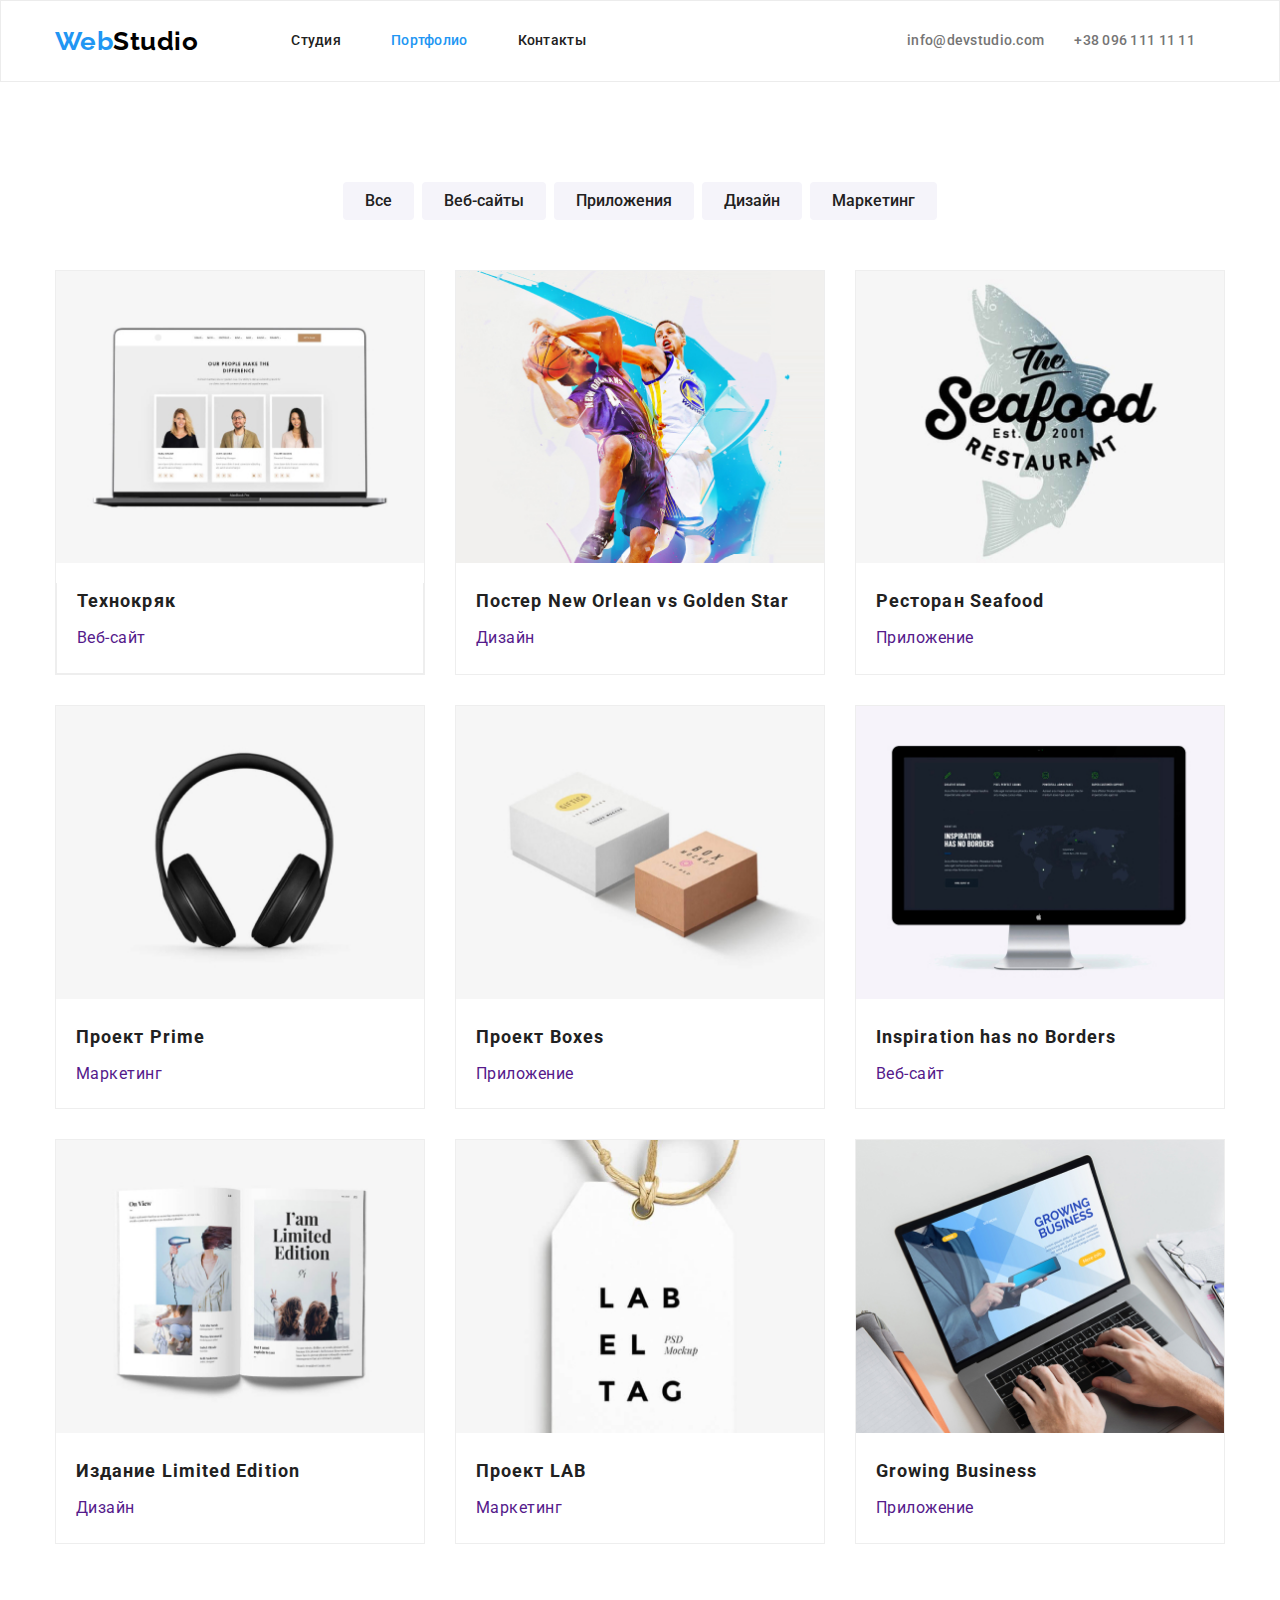
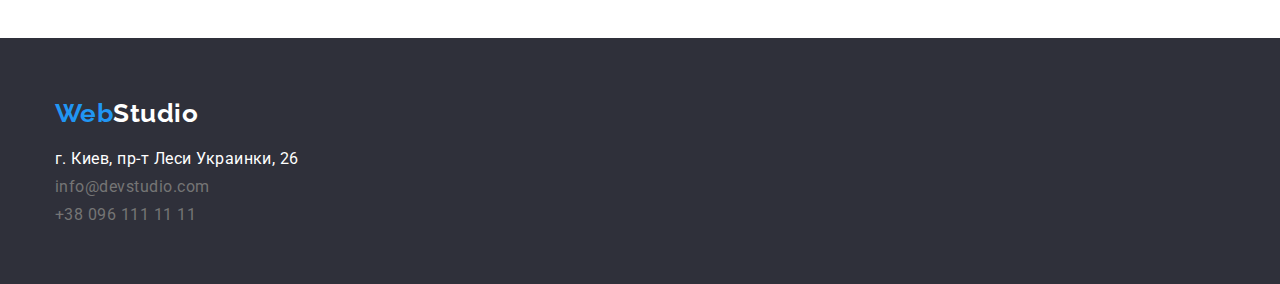
==== commit afdbdd47: "portfolio-cards" ====
--- a/portfolio.html
+++ b/portfolio.html
@@ -76,69 +76,93 @@
         <div class="container">
           <ul class="portfolio-section-list">
             <li class="portfolio-section-item">
-              <a href="" class="portfolio-section-link"
-                ><img src="./images/img(01).jpg" alt="Технокряк" />
+              <a href="" class="portfolio-section-link">
+                <img src="./images/img(01).jpg" alt="Технокряк" />
                 <div class="portfolio-div">
                   <h4 class="title">Технокряк</h4>
                   <p class="type">Веб-сайт</p>
-                </div></a
-              >
+                </div>
+              </a>
             </li>
+
             <li class="portfolio-section-item">
-              <img src="./images/img(02).jpg" alt="Постер New Orlean vs Golden Star" />
-              <div class="">
-                <h4 class="title">Постер <span lang="en">New Orlean vs Golden Star</span></h4>
-                <p class="type">Дизайн</p>
-              </div>
+              <a href="" class="portfolio-section-link">
+                <img src="./images/img(02).jpg" alt="Постер New Orlean vs Golden Star" />
+                <div class="">
+                  <h4 class="title">Постер <span lang="en">New Orlean vs Golden Star</span></h4>
+                  <p class="type">Дизайн</p>
+                </div>
+              </a>
             </li>
+
             <li class="portfolio-section-item">
-              <img src="./images/img(03).jpg" alt="Ресторан Seafood" />
-              <div class="">
-                <h4 class="title">Ресторан <span lang="en">Seafood</span></h4>
-                <p class="type">Приложение</p>
-              </div>
+              <a href="" class="portfolio-section-link">
+                <img src="./images/img(03).jpg" alt="Ресторан Seafood" />
+                <div class="">
+                  <h4 class="title">Ресторан <span lang="en">Seafood</span></h4>
+                  <p class="type">Приложение</p>
+                </div>
+              </a>
             </li>
+
             <li class="portfolio-section-item">
-              <img src="./images/img(04).jpg" alt="Проект Prime" />
-              <div class="">
-                <h4 class="title">Проект <span lang="en">Prime</span></h4>
-                <p class="type">Маркетинг</p>
-              </div>
+              <a href="" class="portfolio-section-link">
+                <img src="./images/img(04).jpg" alt="Проект Prime" />
+                <div class="">
+                  <h4 class="title">Проект <span lang="en">Prime</span></h4>
+                  <p class="type">Маркетинг</p>
+                </div>
+              </a>
             </li>
+
             <li class="portfolio-section-item">
-              <img src="./images/img(05).jpg" alt="Проект Boxes" />
-              <div class="">
-                <h4 class="title">Проект <span lang="en">Boxes</span></h4>
-                <p class="type">Приложение</p>
-              </div>
+              <a href="" class="portfolio-section-link">
+                <img src="./images/img(05).jpg" alt="Проект Boxes" />
+                <div class="">
+                  <h4 class="title">Проект <span lang="en">Boxes</span></h4>
+                  <p class="type">Приложение</p>
+                </div>
+              </a>
             </li>
+
             <li class="portfolio-section-item">
-              <img src="./images/img(06).jpg" alt="Inspiration has no Borders" />
-              <div class="">
-                <h4 class="title" lang="en">Inspiration has no Borders</h4>
-                <p class="type">Веб-сайт</p>
-              </div>
+              <a href="" class="portfolio-section-link">
+                <img src="./images/img(06).jpg" alt="Inspiration has no Borders" />
+                <div class="">
+                  <h4 class="title" lang="en">Inspiration has no Borders</h4>
+                  <p class="type">Веб-сайт</p>
+                </div>
+              </a>
             </li>
+
             <li class="portfolio-section-item">
-              <img src="./images/img(07).jpg" alt="Издание Limited Edition" />
-              <div class="">
-                <h4 class="title">Издание <span lang="en">Limited Edition</span></h4>
-                <p class="type">Дизайн</p>
-              </div>
+              <a href="" class="portfolio-section-link">
+                <img src="./images/img(07).jpg" alt="Издание Limited Edition" />
+                <div class="">
+                  <h4 class="title">Издание <span lang="en">Limited Edition</span></h4>
+                  <p class="type">Дизайн</p>
+                </div>
+              </a>
             </li>
+
             <li class="portfolio-section-item">
-              <img src="./images/img(08).jpg" alt="Проект LAB" />
-              <div class="">
-                <h4 class="title">Проект LAB</h4>
-                <p class="type">Маркетинг</p>
-              </div>
+              <a href="" class="portfolio-section-link">
+                <img src="./images/img(08).jpg" alt="Проект LAB" />
+                <div class="">
+                  <h4 class="title">Проект LAB</h4>
+                  <p class="type">Маркетинг</p>
+                </div>
+              </a>
             </li>
+
             <li class="portfolio-section-item">
-              <img src="./images/img(09).jpg" alt="Growing Business" />
-              <div class="">
-                <h4 class="title" lang="en">Growing Business</h4>
-                <p class="type">Приложение</p>
-              </div>
+              <a href="" class="portfolio-section-link">
+                <img src="./images/img(09).jpg" alt="Growing Business" />
+                <div class="">
+                  <h4 class="title" lang="en">Growing Business</h4>
+                  <p class="type">Приложение</p>
+                </div>
+              </a>
             </li>
           </ul>
         </div>
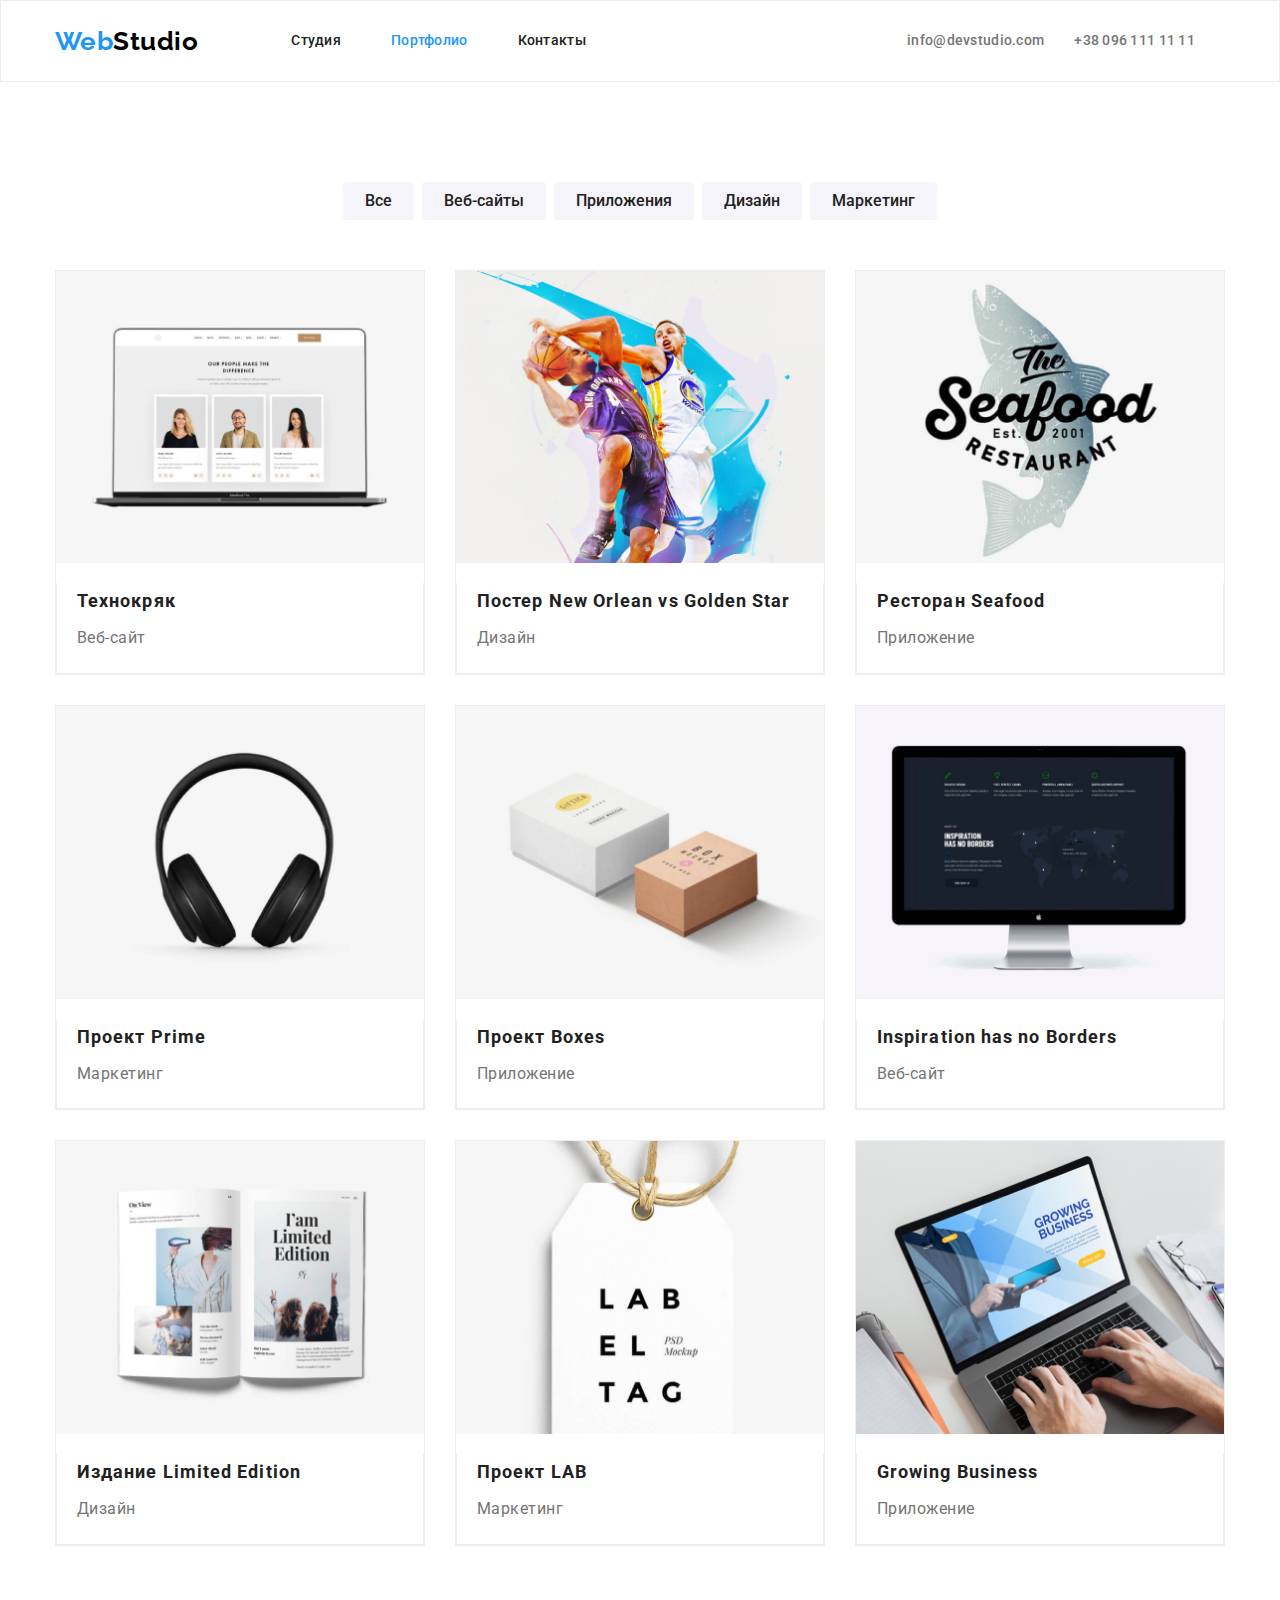
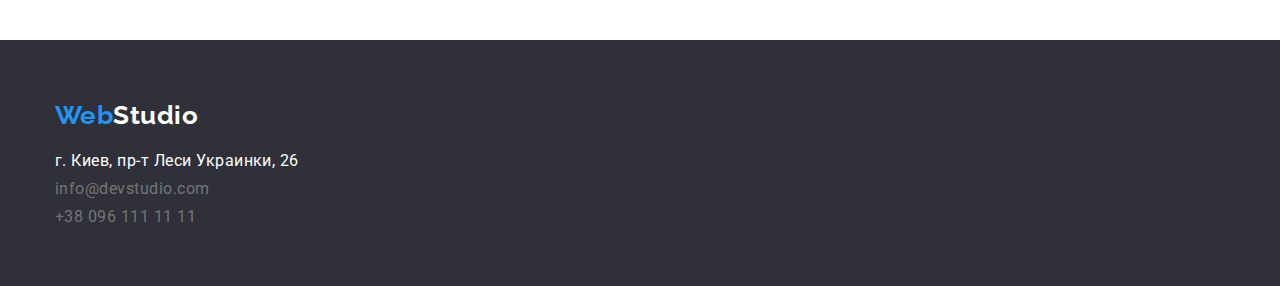
==== commit ae13b8ca: "p" ====
--- a/portfolio.html
+++ b/portfolio.html
@@ -88,7 +88,7 @@
             <li class="portfolio-section-item">
               <a href="" class="portfolio-section-link">
                 <img src="./images/img(02).jpg" alt="Постер New Orlean vs Golden Star" />
-                <div class="">
+                <div class="portfolio-div">
                   <h4 class="title">Постер <span lang="en">New Orlean vs Golden Star</span></h4>
                   <p class="type">Дизайн</p>
                 </div>
@@ -98,7 +98,7 @@
             <li class="portfolio-section-item">
               <a href="" class="portfolio-section-link">
                 <img src="./images/img(03).jpg" alt="Ресторан Seafood" />
-                <div class="">
+                <div class="portfolio-div">
                   <h4 class="title">Ресторан <span lang="en">Seafood</span></h4>
                   <p class="type">Приложение</p>
                 </div>
@@ -108,7 +108,7 @@
             <li class="portfolio-section-item">
               <a href="" class="portfolio-section-link">
                 <img src="./images/img(04).jpg" alt="Проект Prime" />
-                <div class="">
+                <div class="portfolio-div">
                   <h4 class="title">Проект <span lang="en">Prime</span></h4>
                   <p class="type">Маркетинг</p>
                 </div>
@@ -118,7 +118,7 @@
             <li class="portfolio-section-item">
               <a href="" class="portfolio-section-link">
                 <img src="./images/img(05).jpg" alt="Проект Boxes" />
-                <div class="">
+                <div class="portfolio-div">
                   <h4 class="title">Проект <span lang="en">Boxes</span></h4>
                   <p class="type">Приложение</p>
                 </div>
@@ -128,7 +128,7 @@
             <li class="portfolio-section-item">
               <a href="" class="portfolio-section-link">
                 <img src="./images/img(06).jpg" alt="Inspiration has no Borders" />
-                <div class="">
+                <div class="portfolio-div">
                   <h4 class="title" lang="en">Inspiration has no Borders</h4>
                   <p class="type">Веб-сайт</p>
                 </div>
@@ -138,7 +138,7 @@
             <li class="portfolio-section-item">
               <a href="" class="portfolio-section-link">
                 <img src="./images/img(07).jpg" alt="Издание Limited Edition" />
-                <div class="">
+                <div class="portfolio-div">
                   <h4 class="title">Издание <span lang="en">Limited Edition</span></h4>
                   <p class="type">Дизайн</p>
                 </div>
@@ -148,7 +148,7 @@
             <li class="portfolio-section-item">
               <a href="" class="portfolio-section-link">
                 <img src="./images/img(08).jpg" alt="Проект LAB" />
-                <div class="">
+                <div class="portfolio-div">
                   <h4 class="title">Проект LAB</h4>
                   <p class="type">Маркетинг</p>
                 </div>
@@ -158,7 +158,7 @@
             <li class="portfolio-section-item">
               <a href="" class="portfolio-section-link">
                 <img src="./images/img(09).jpg" alt="Growing Business" />
-                <div class="">
+                <div class="portfolio-div">
                   <h4 class="title" lang="en">Growing Business</h4>
                   <p class="type">Приложение</p>
                 </div>
--- a/css/styles.css
+++ b/css/styles.css
@@ -453,6 +453,7 @@
 }
 
 .portfolio-section-list .type {
+  color: #757575;
   font-weight: 400;
   font-size: 16px;
   line-height: 1.87;
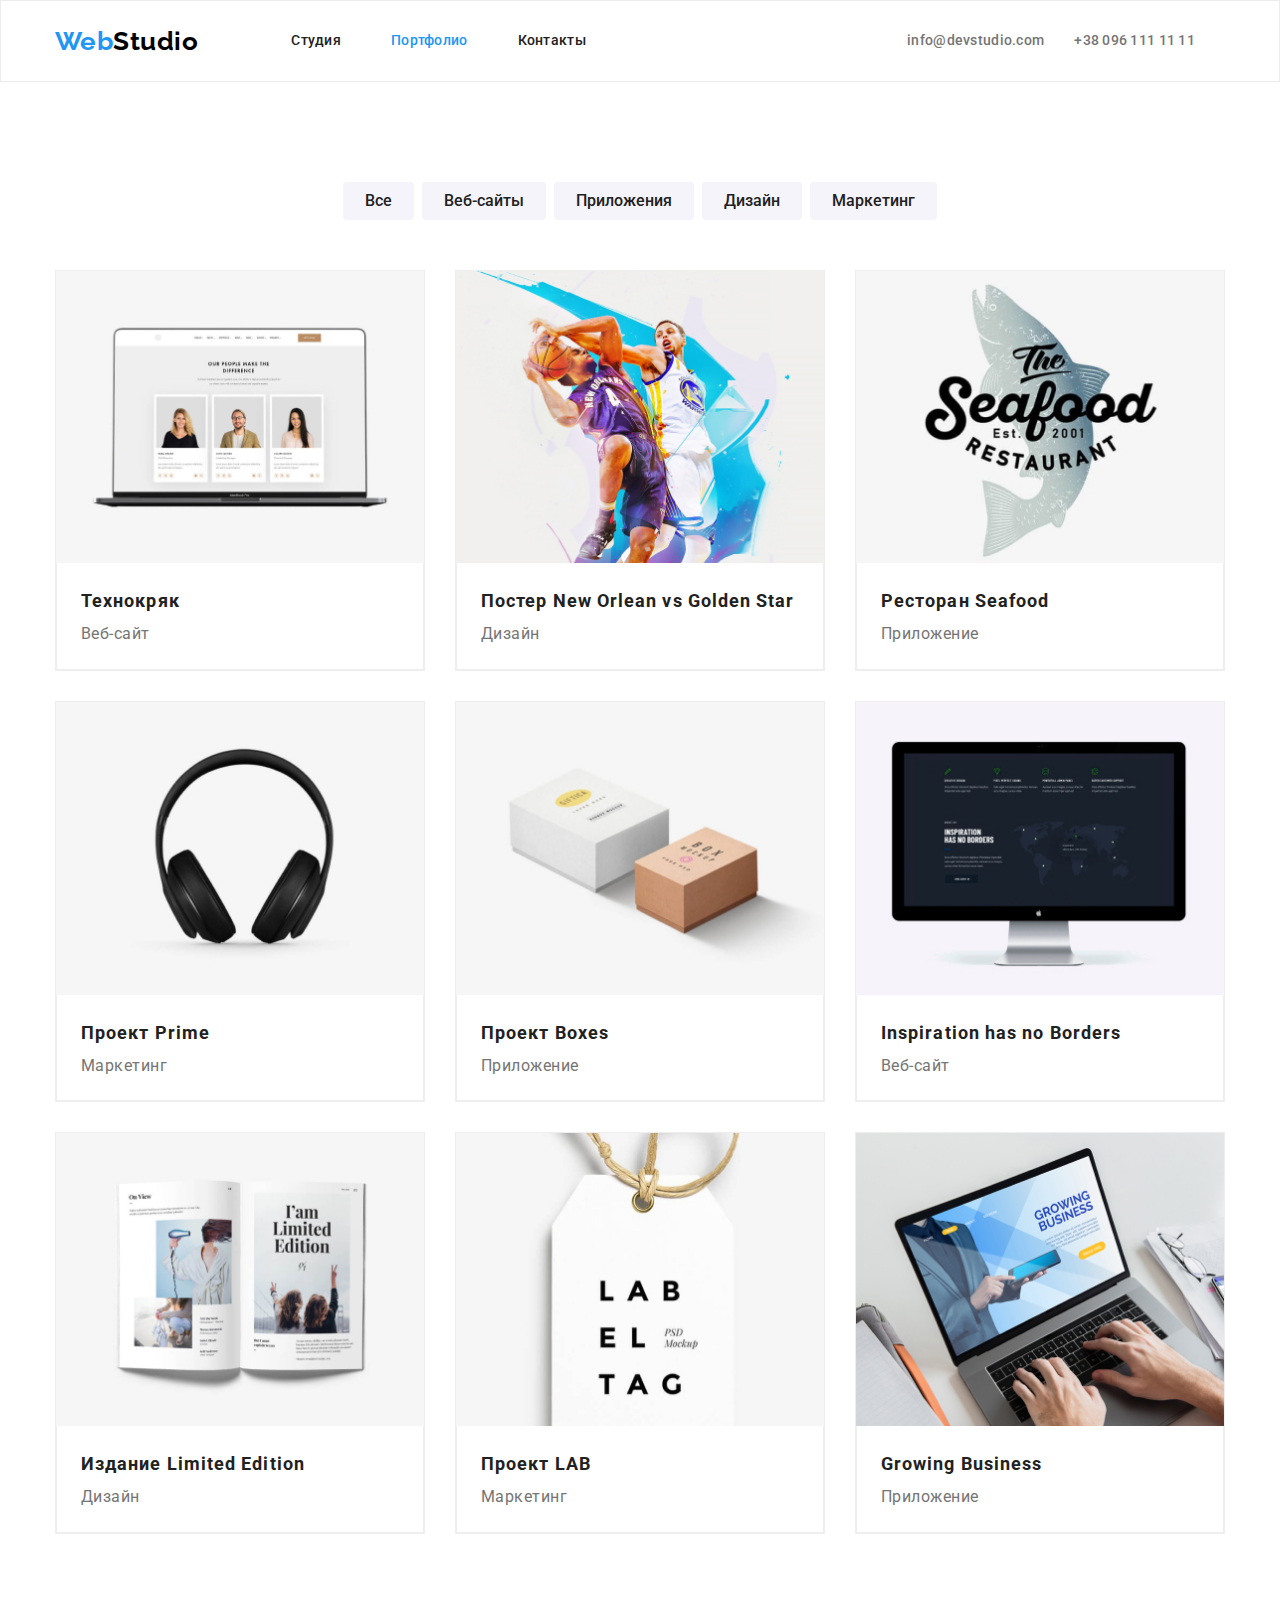
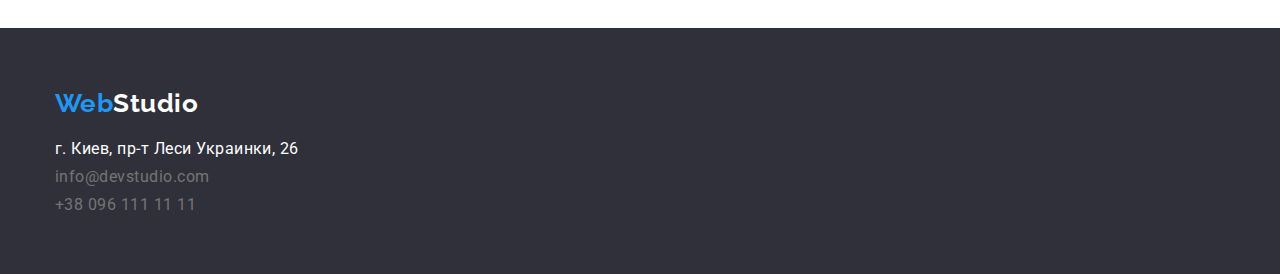
==== commit c4a6efc5: "-" ====
--- a/portfolio.html
+++ b/portfolio.html
@@ -195,4 +195,4 @@
     </footer>
     <!--  END FOOTER   -->
   </body>
-</html>
+</html>--- a/css/styles.css
+++ b/css/styles.css
@@ -414,6 +414,7 @@
 .portfolio-div{
   border: 1px solid #EEEEEE;
   border-top: none;
+  padding: 20px 24px;
 }
 
 
@@ -449,17 +450,13 @@
   font-size: 18px;
   line-height: 2;
   letter-spacing: 0.06em;
-  margin: 20px 20px 4px 20px;
 }
 
 .portfolio-section-list .type {
-  color: #757575;
+  color: var(--secondary-text-color);
   font-weight: 400;
   font-size: 16px;
   line-height: 1.87;
-  margin-bottom: 20px;  
-  margin-left: 20px;
-  margin-right: 20px;
 }
 
 
@@ -490,4 +487,4 @@
 
 paddingi v sections
 
-img display: block
+img display: block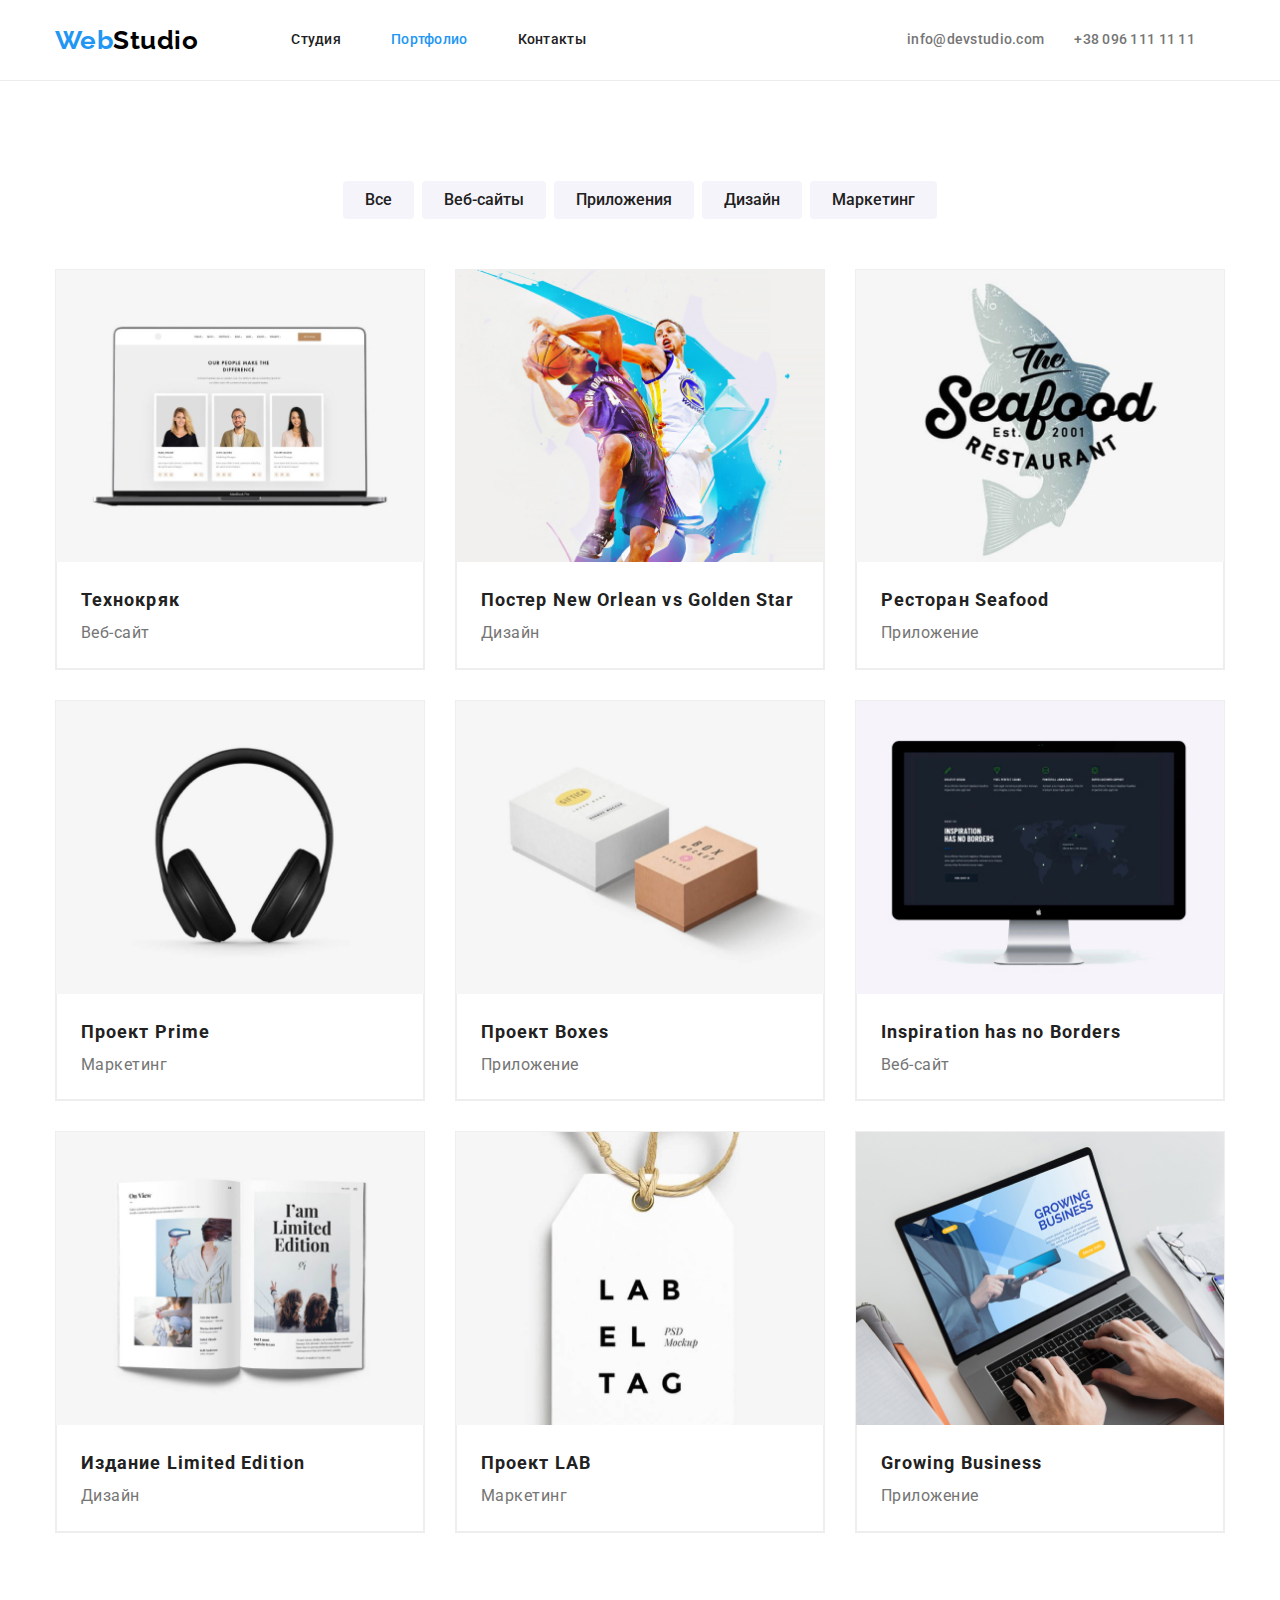
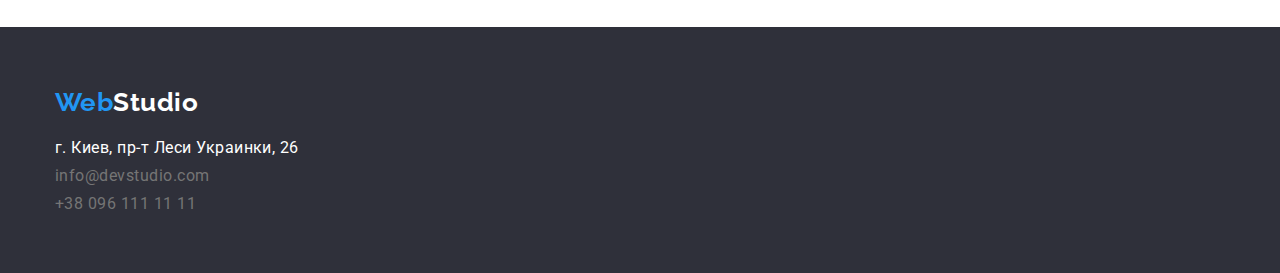
==== commit 83ba116f: "paddings" ====
--- a/portfolio.html
+++ b/portfolio.html
@@ -195,4 +195,4 @@
     </footer>
     <!--  END FOOTER   -->
   </body>
-</html>+</html>
--- a/css/styles.css
+++ b/css/styles.css
@@ -84,7 +84,7 @@
 
 .page-header {
   background-color: var(--white-color);
-  border: 1px solid #ECECEC;
+  border-bottom: 1px solid #ECECEC;
 }
 
 .header-container{
@@ -278,7 +278,8 @@
 
 
 .what-we-do-item:not(:last-child){
-  margin-right: 30px;
+  padding-right: 30px;
+  padding-bottom: 94px;
 }
 
 
